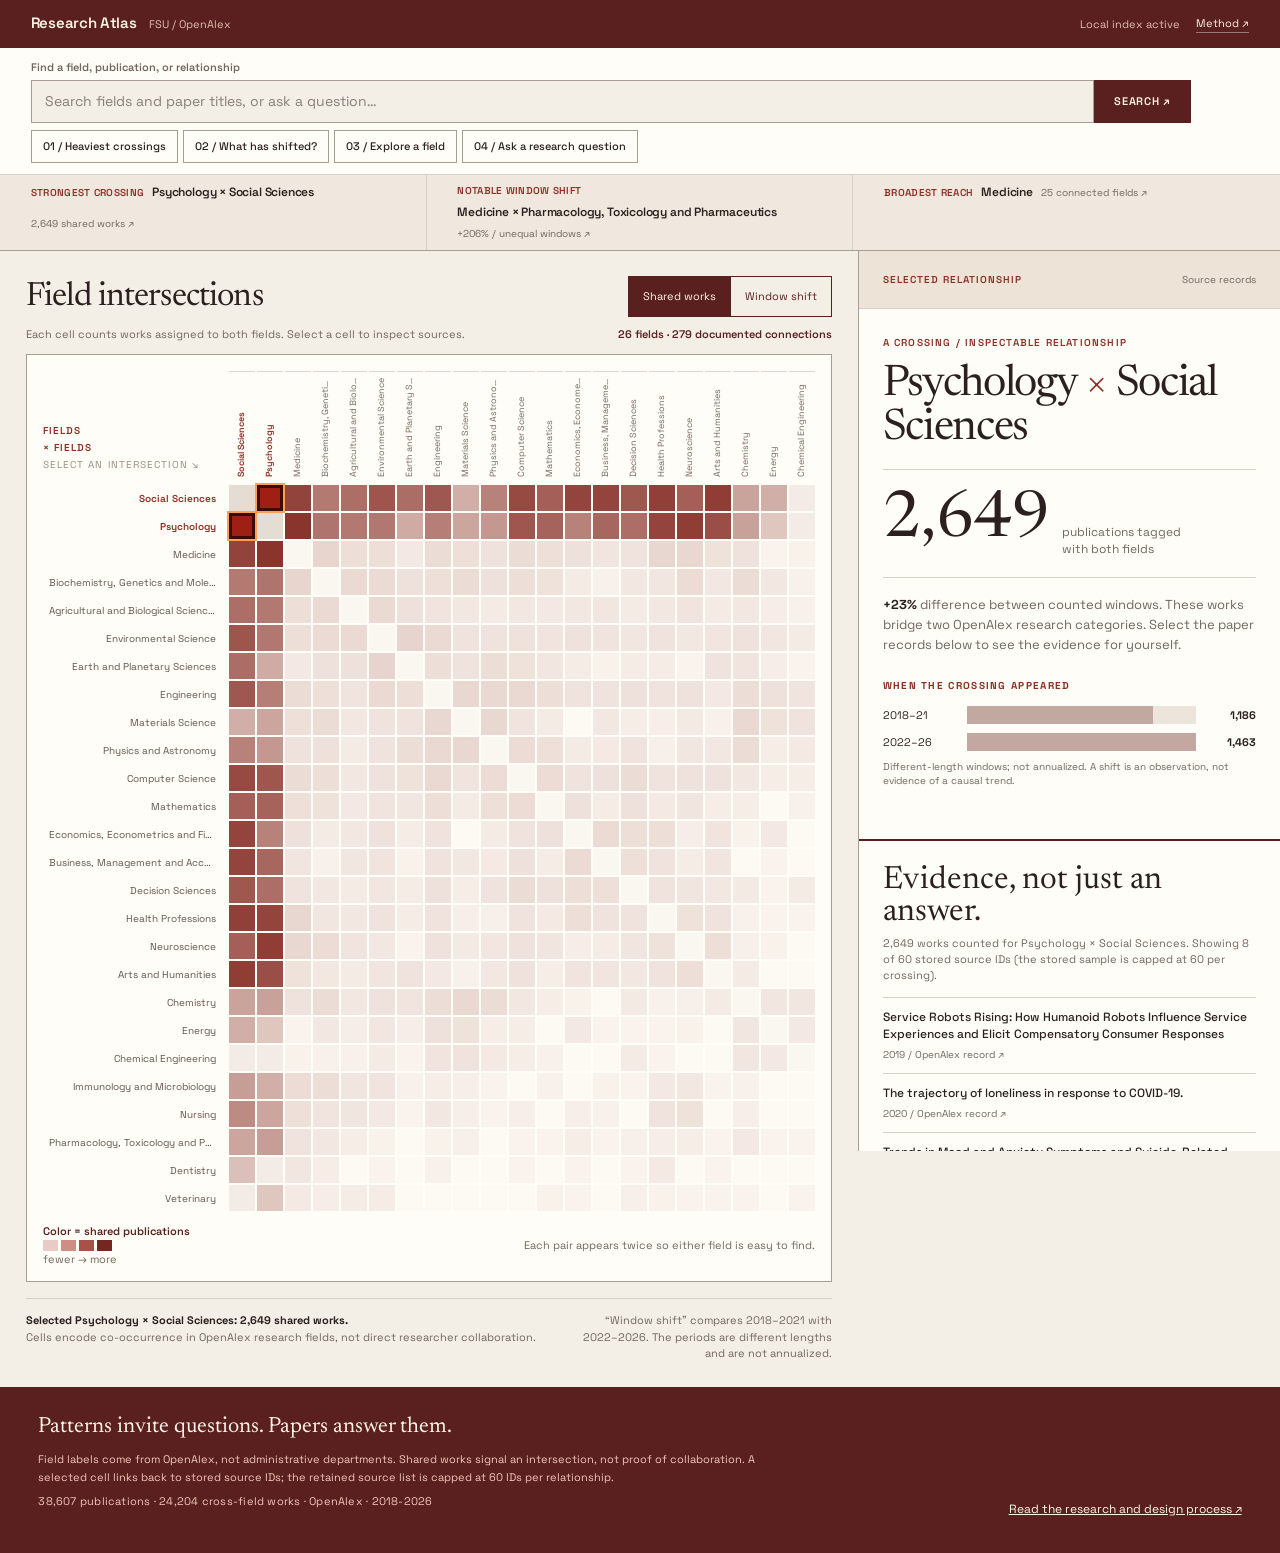
==== web/index.html @ 6051aee8 "Use compact data-oriented map labels and header metadata" ====
<!DOCTYPE html>
<html lang="en">
<head>
<meta charset="utf-8">
<meta name="viewport" content="width=device-width, initial-scale=1">
<title>FSU Research Explorer</title>
<link rel="preconnect" href="https://fonts.googleapis.com">
<link rel="preconnect" href="https://fonts.gstatic.com" crossorigin>
<link href="https://fonts.googleapis.com/css2?family=Newsreader:ital,opsz,wght@0,6..72,400;0,6..72,500;1,6..72,400&family=Space+Grotesk:wght@400;500;600&display=swap" rel="stylesheet">
<style>
  :root{
    --ground:#EDF0F4; --panel:#FFFFFF; --line:#DBE0E8; --line-strong:#C3CAD5;
    --ink:#16202C; --muted:#5B6675; --faint:#9AA4B2;
    --evidence:#A8641E;        /* the "look at the proof" accent */
    --evidence-soft:#F4E7D6;
    --sans:"Space Grotesk",system-ui,sans-serif;
    --serif:"Newsreader",Georgia,serif;
  }
  *{box-sizing:border-box}
  html,body{margin:0;height:100%}
  body{
    background:var(--ground); color:var(--ink); font-family:var(--sans);
    font-size:15px; line-height:1.5; -webkit-font-smoothing:antialiased;
  }
  .boot-gate{
    position:fixed; inset:0; z-index:1000; display:flex; flex-direction:column;
    justify-content:space-between; padding:24px 28px 30px; background:var(--ground);
    opacity:1; visibility:visible; transition:opacity .35s ease, visibility .35s ease;
  }
  .boot-gate.is-ready{opacity:0; visibility:hidden; pointer-events:none}
  .boot-topline{
    display:flex; justify-content:space-between; gap:20px; font-size:11px;
    letter-spacing:.08em; text-transform:uppercase; color:var(--faint);
  }
  .boot-copy{width:min(620px,100%); padding-bottom:7vh}
  .boot-kicker{font-size:12px; color:var(--evidence); margin-bottom:10px}
  .boot-copy h1{
    margin:0 0 12px; font-family:var(--serif); font-size:clamp(38px,6vw,72px);
    font-weight:400; line-height:.98; letter-spacing:-.025em;
  }
  .boot-copy p{margin:0; max-width:520px; color:var(--muted); font-size:14px}
  .boot-track{
    width:min(420px,100%); height:2px; margin-top:24px; overflow:hidden;
    background:var(--line-strong);
  }
  .boot-track span{
    display:block; width:34%; height:100%; background:var(--ink);
    animation:bootSweep 1.25s ease-in-out infinite;
  }
  @keyframes bootSweep{
    0%{transform:translateX(-105%)}
    100%{transform:translateX(305%)}
  }
  .app{
    display:grid; grid-template-columns:minmax(0,1.15fr) minmax(340px,0.85fr);
    grid-template-rows:auto 1fr; height:100vh; max-height:100vh; overflow:hidden;
    opacity:1; transition:opacity .3s ease;
  }
  .app.app-locked{opacity:0; visibility:hidden; pointer-events:none}
  header{grid-column:1 / -1; display:flex; align-items:baseline; gap:16px;
    padding:16px 22px; border-bottom:1px solid var(--line); background:var(--panel)}
  header h1{font-size:17px; font-weight:600; margin:0; letter-spacing:-0.01em}
  header .sub{font-size:12.5px; color:var(--muted)}
  header .meta{margin-left:auto; font-size:12px; color:var(--faint); text-align:right}
  .badge{display:inline-block; background:var(--evidence-soft); color:var(--evidence);
    padding:2px 8px; border-radius:999px; font-size:11px; font-weight:500}
  .badge-live{background:var(--ink); color:var(--panel)}
  .header-actions{margin-left:auto; display:flex; align-items:center; gap:14px}
  .case-link{font-size:12px; color:var(--muted); text-decoration:none; white-space:nowrap}
  .case-link:hover,.case-link:focus-visible{color:var(--ink); text-decoration:underline}
  .study-note{font-size:12px; color:var(--faint); margin:0 0 12px}

  /* left: the network */
  .stage{position:relative; overflow:hidden; min-width:0; min-height:0}
  svg{position:absolute; inset:0; width:100%; height:100%; display:block}
  svg *{-webkit-user-select:none; -moz-user-select:none; user-select:none; -webkit-user-drag:none; touch-action:none}
  .edge{fill:none; stroke:#8894A4; stroke-linecap:round; transition:stroke .25s,stroke-width .25s,opacity .25s}
  .edge.dim{opacity:.05}
  .edge.hot{stroke:var(--ink); opacity:.9}
  .edge.dim-soft{opacity:.32}
  .edge.hot-soft{stroke:var(--ink); opacity:.65}
  .edge-hit{fill:none; stroke:transparent; stroke-width:14; cursor:pointer}
  .node circle{fill:#8894A4; stroke:transparent; stroke-width:0; transition:opacity .25s, r .2s, fill .2s, stroke .15s; cursor:grab}
  .node.dim{opacity:.22}
  .node.dim-soft{opacity:.55}
  .node.hot circle, .node.hot-soft circle{fill:var(--ink)}
  .node.dragging{opacity:1 !important}
  .node.dragging circle{cursor:grabbing; stroke:var(--ink); stroke-width:2px; transition:none}
  .node.drop-target circle{stroke:var(--evidence); stroke-width:3px}
  .node text{font-size:11px; fill:var(--ink); cursor:pointer; paint-order:stroke;
    stroke:var(--ground); stroke-width:3px; transition:opacity .15s}
  .node.hot text{font-weight:600}
  .node.label-hidden text{opacity:0}
  .hint{position:absolute; left:20px; bottom:16px; font-size:12px; color:var(--faint);
    max-width:260px}
  .tooltip{position:absolute; z-index:5; pointer-events:none; background:var(--ink); color:var(--ground);
    font-size:11.5px; line-height:1.4; padding:6px 9px; border-radius:6px; max-width:240px;
    opacity:0; transition:opacity .12s; transform:translate(-50%,-100%)}
  .tooltip.show{opacity:.96}
  .tooltip b{font-weight:600}

  /* right: investigation */
  .panel{background:var(--panel); border-left:1px solid var(--line);
    display:flex; flex-direction:column; min-width:0; min-height:0}
  .ask{padding:16px 20px; border-bottom:1px solid var(--line)}
  .ask-row{display:flex; gap:8px}
  .ask input{flex:1; min-width:0; font-family:var(--sans); font-size:14px;
    padding:9px 12px; border:1px solid var(--line-strong); border-radius:8px; color:var(--ink)}
  .ask input:focus{outline:none; border-color:var(--ink)}
  .ask button{font-family:var(--sans); font-size:14px; font-weight:500; color:var(--panel);
    background:var(--ink); border:0; border-radius:8px; padding:0 16px; cursor:pointer}
  .chips{display:flex; flex-wrap:wrap; gap:6px; margin-top:10px}
  .chip{font-size:12px; color:var(--muted); background:var(--ground);
    border:1px solid var(--line); border-radius:999px; padding:4px 10px; cursor:pointer}
  .chip:hover{border-color:var(--ink); color:var(--ink)}

  .scroll{overflow-y:auto; padding:18px 20px 40px; flex:1}
  .interp{font-size:12.5px; color:var(--muted); margin:0 0 14px}
  /* conclusions = serif; observations/claims carry their evidence inline */
  .claim{border:1px solid var(--line); border-radius:10px; padding:11px 13px;
    margin-bottom:9px; cursor:pointer; transition:border-color .15s, background .15s}
  .claim:hover{border-color:var(--line-strong); background:#FBFCFD}
  .claim.active{border-color:var(--evidence); background:var(--evidence-soft)}
  .claim .headline{font-family:var(--serif); font-size:16.5px; line-height:1.35}
  .claim .metric{font-family:var(--sans); font-weight:600}
  .claim .cue{display:flex; align-items:center; gap:6px; margin-top:6px;
    font-size:11.5px; color:var(--evidence)}
  .claim .cue .dot{width:6px; height:6px; border-radius:50%; background:var(--evidence)}
  .conclusion{font-family:var(--serif); font-style:italic; font-size:15px;
    color:var(--muted); margin:14px 2px 0; line-height:1.45}

  .evidence{margin-top:22px; border-top:1px solid var(--line); padding-top:16px}
  .evidence h2{font-size:12px; font-weight:600; color:var(--muted); margin:0 0 4px}
  .evidence .note{font-size:12px; color:var(--faint); margin:0 0 12px}
  .paper{display:block; padding:8px 0; border-bottom:1px solid var(--line);
    text-decoration:none; color:var(--ink)}
  .paper:hover .t{text-decoration:underline}
  .paper .t{font-size:13.5px; line-height:1.35}
  .paper .m{font-size:11.5px; color:var(--faint); margin-top:2px}
  .empty{color:var(--faint); font-size:13px; font-style:italic; font-family:var(--serif)}

  @media (max-width:860px){
    .app{grid-template-columns:1fr; grid-template-rows:auto 52vh auto}
    .panel{border-left:0; border-top:1px solid var(--line)}
    header .sub{display:none}
    .header-actions{gap:8px}
    .case-link{font-size:11px}
  }
  @media (prefers-reduced-motion:reduce){*{transition:none!important}}
</style>
<link rel="stylesheet" href="atlas.css">
</head>
<body>
<div class="boot-gate" id="boot-gate" role="status" aria-live="polite">
  <div class="boot-topline"><span>Research Atlas / Florida State University</span><span>Source: OpenAlex</span></div>
  <div class="boot-copy">
    <div class="boot-kicker">Indexing the research map</div>
    <h1>Finding the crossings.</h1>
    <p id="boot-detail">Reading the publication record and assembling the relationships.</p>
    <div class="boot-track" aria-hidden="true"><span></span></div>
  </div>
</div>

<div class="app app-locked" id="app">
  <header class="atlas-header">
    <div class="atlas-brand">
      <strong>Research Atlas</strong>
      <span class="atlas-subtitle" id="atlas-header-meta">FSU / OpenAlex</span>
    </div>
    <div class="atlas-header-right">
      <span class="agent-pill" id="agent-status" aria-live="polite">Local index active</span>
      <a href="case-study.html">Method ↗</a>
    </div>
  </header>

  <section class="atlas-search-zone" aria-label="Search research">
    <div class="search-topline">
      <label for="q">Find a field, publication, or relationship</label>
    </div>
    <div class="ask">
      <div class="ask-row">
        <input id="q" type="search" autocomplete="off" aria-label="Search fields, publications, or ask a research question" placeholder="Search fields and paper titles, or ask a question…">
        <button id="go" type="button">Search ↗</button>
      </div>
      <div class="search-results" id="search-results" hidden role="region" aria-label="Search suggestions"></div>
      <div class="chips" id="chips" aria-label="Suggested investigations"></div>
    </div>
  </section>

  <section class="atlas-signals" id="atlas-signals" aria-label="Signals in the research data"></section>

  <main class="atlas-main">
    <section class="stage atlas-map" aria-labelledby="map-title">
      <div class="map-header">
        <div><h2 id="map-title">Field intersections</h2></div>
        <div class="mode-switch" role="group" aria-label="Choose a data measurement">
          <button type="button" class="is-active" data-atlas-mode="volume" aria-pressed="true">Shared works</button>
          <button type="button" data-atlas-mode="change" aria-pressed="false">Window shift</button>
        </div>
      </div>
      <div class="map-subhead">
        <span>Each cell counts works assigned to both fields. Select a cell to inspect sources.</span>
        <strong id="map-count"></strong>
      </div>

      <div class="matrix-shell">
        <div class="matrix-scroll" tabindex="0" aria-label="Scrollable map of research field intersections">
          <div id="atlas-matrix" class="atlas-matrix" aria-label="Field-by-field shared publication matrix"></div>
        </div>
        <div class="map-legend"><div id="map-legend-key"></div><span>Each pair appears twice so either field is easy to find.</span></div>
      </div>
      <div class="map-method">
        <div><strong id="atlas-status" role="status">Choose a crossing to inspect it.</strong><br>Cells encode co-occurrence in OpenAlex research fields, not direct researcher collaboration.</div>
        <div style="text-align:right;max-width:260px">“Window shift” compares 2018–2021 with 2022–2026. The periods are different lengths and are not annualized.</div>
      </div>
      <svg id="net" class="legacy-net" viewBox="0 0 760 760" aria-hidden="true"></svg>
      <div class="tooltip" id="tooltip" aria-hidden="true"></div>
    </section>

    <aside class="panel atlas-inspector" aria-label="Selected research connection">
      <div class="inspector-header"><span>Selected relationship</span><small>Source records</small></div>
      <div id="atlas-focus" class="atlas-focus">
        <div class="focus-eyebrow">Choose a crossing</div>
        <h2>From a pattern to its papers.</h2>
        <p>Every bright tile can be traced back to specific publication records.</p>
      </div>
      <div id="atlas-sources" class="inspector-sources" aria-live="polite"></div>
      <section class="question-results" id="question-results" aria-label="Question analysis" hidden>
        <div class="micro-label" style="padding-top:20px">Question / evidence-backed analysis</div>
        <p id="question-label" class="study-note"></p>
        <div class="scroll" id="out"></div>
      </section>
    </aside>
  </main>

  <footer class="atlas-bottom">
    <div>
      <strong>Patterns invite questions. Papers answer them.</strong>
      <p>Field labels come from OpenAlex, not administrative departments. Shared works signal an intersection, not proof of collaboration. A selected cell links back to stored source IDs; the retained source list is capped at 60 IDs per relationship.</p>
      <p class="atlas-meta" id="meta"></p>
      <p class="atlas-meta" id="atlas-study-note"></p>
    </div>
    <a href="case-study.html">Read the research and design process ↗</a>
  </footer>
</div>

<script src="network-data.js" onerror="void 0"></script>
<script src="atlas.js"></script>
<script>
"use strict";

const STUDY_MODE=new URLSearchParams(location.search).get("study")==="control"?"control":"full";

// ---- load data (network-data.js sets window.NETWORK; fall back to fetch) ----
async function loadNet(){
  if (window.NETWORK) return window.NETWORK;
  try { const r = await fetch("network.json"); if (r.ok) return await r.json(); }
  catch(e){}
  return null;
}

let NET, FN={}, POS={};   // POS: field id -> {x,y,angle} — each field's seriated "home" position
let LIVE={};              // field id -> {x,y} — current on-screen position (== POS unless being dragged)
let RAD={};               // field id -> node radius
let NODE_EL={}, EDGE_ELS={}, EDGES_BY_FIELD={};
let ANIM_GEN={};          // field id -> snap-back animation generation (cancels stale animations)
let activeClaim=null;
let activeEdgePairs=[];  // the committed (click-driven) highlight, restored after a hover preview ends
let dragState=null;      // {id, moved, startX, startY} while a pointer-drag is in progress
let dropTargetId=null;

function fieldByName(q){
  q=q.toLowerCase();
  let hit=NET.fields.find(f=>f.name.toLowerCase()===q);
  if(hit) return hit;
  return NET.fields.find(f=>q.includes(f.name.toLowerCase()) || f.name.toLowerCase().includes(q)) || null;
}
function edgeKey(a,b){ return [a,b].sort().join("|"); }
let EDGE_MAP={};

// ---------- layout: order fields so strongly-linked ones sit adjacent ----------
// (a greedy circular seriation over the edge weights already in the data —
// no imposed taxonomy, the ordering falls out of actual collaboration structure)
function seriateFields(fields, edges){
  const w={};
  edges.forEach(e=>{ w[edgeKey(e.a,e.b)]=e.weight; });
  const wt=(a,b)=> w[edgeKey(a,b)]||0;
  const total={}; fields.forEach(f=>total[f.id]=0);
  edges.forEach(e=>{ total[e.a]+=e.weight; total[e.b]+=e.weight; });

  const remaining=new Set(fields.map(f=>f.id));
  let start=fields[0].id;
  fields.forEach(f=>{ if(total[f.id]>total[start]) start=f.id; });
  const order=[start]; remaining.delete(start);

  while(remaining.size){
    const last=order[order.length-1];
    let best=null, bestW=-1;
    remaining.forEach(id=>{ const w2=wt(last,id); if(w2>bestW){ bestW=w2; best=id; } });
    if(bestW<=0){
      // no direct link to the chain's end left unplaced — attach the next
      // best-connected field overall to keep the ordering non-arbitrary
      best=null; let bestTotal=-1;
      remaining.forEach(id=>{ if(total[id]>bestTotal){ bestTotal=total[id]; best=id; } });
    }
    order.push(best); remaining.delete(best);
  }
  return order;
}

// pick the K weakest adjacent links in the seriated ring — that's where a
// sector boundary (an angular gap) reads as true rather than decorative
function sectorGapsAfter(order, edges){
  const w={}; edges.forEach(e=>{ w[edgeKey(e.a,e.b)]=e.weight; });
  const n=order.length;
  const links=order.map((id,i)=>({i, w:w[edgeKey(id,order[(i+1)%n])]||0}));
  const K=Math.max(2,Math.min(5,Math.round(n/6)));
  links.sort((a,b)=>a.w-b.w);
  return new Set(links.slice(0,K).map(l=>l.i));
}

// ---------- render the network ----------
function drawNetwork(){
  const svg=document.getElementById("net");
  const cx=380, cy=380, R=250;
  const fields=NET.fields;
  const maxW=Math.max(...fields.map(f=>f.works));
  const order=seriateFields(fields, NET.edges);
  const gapAfter=sectorGapsAfter(order, NET.edges);
  const gapSize=0.16; // radians per sector break
  const n=order.length;
  const step=(2*Math.PI - gapSize*gapAfter.size)/n;
  let a=-Math.PI/2;
  order.forEach((id,i)=>{
    POS[id]={x:cx+R*Math.cos(a), y:cy+R*Math.sin(a), angle:a};
    a+=step; if(gapAfter.has(i)) a+=gapSize;
  });

  const maxWeight=Math.max(...NET.edges.map(e=>e.weight));
  let edgeSVG="";
  NET.edges.forEach(e=>{
    const p=POS[e.a], q=POS[e.b]; if(!p||!q) return;
    // control point pulled toward centre for a chord-like bow
    const mx=(p.x+q.x)/2, my=(p.y+q.y)/2;
    const cxp=cx+(mx-cx)*0.35, cyp=cy+(my-cy)*0.35;
    const ratio=e.weight/maxWeight;
    const shaped=Math.pow(ratio,1.6); // convex: lets a handful of links dominate, the rest recede
    const w=0.5+shaped*6.5;
    const op=0.035+shaped*0.30;
    const d=`M${p.x.toFixed(1)},${p.y.toFixed(1)} Q${cxp.toFixed(1)},${cyp.toFixed(1)} ${q.x.toFixed(1)},${q.y.toFixed(1)}`;
    const k=edgeKey(e.a,e.b);
    edgeSVG+=`<path class="edge" data-k="${k}" d="${d}" stroke-width="${w.toFixed(2)}" opacity="${op.toFixed(3)}"></path>`;
    edgeSVG+=`<path class="edge-hit" data-k="${k}" d="${d}"></path>`;
  });
  RAD={};
  let nodeSVG="";
  fields.forEach(f=>{
    const p=POS[f.id];
    const r=5+Math.sqrt(f.works/maxW)*13;
    RAD[f.id]=r;
    const rightSide=Math.cos(p.angle)>=-0.01;
    const lx=p.x+(rightSide?1:-1)*(r+7);
    const anchor=rightSide?"start":"end";
    nodeSVG+=`<g class="node" data-id="${f.id}">
      <circle cx="${p.x.toFixed(1)}" cy="${p.y.toFixed(1)}" r="${r.toFixed(1)}"></circle>
      <text x="${lx.toFixed(1)}" y="${(p.y+3.5).toFixed(1)}" text-anchor="${anchor}">${f.name}</text>
    </g>`;
  });
  svg.innerHTML=`<g id="edges">${edgeSVG}</g><g id="nodes">${nodeSVG}</g>`;

  LIVE={}; fields.forEach(f=>{ LIVE[f.id]={x:POS[f.id].x, y:POS[f.id].y}; });
  NODE_EL={};
  svg.querySelectorAll(".node").forEach(g=>{
    NODE_EL[g.dataset.id]={g, circle:g.querySelector("circle"), text:g.querySelector("text")};
  });
  EDGE_ELS={};
  svg.querySelectorAll(".edge").forEach(el=>{ EDGE_ELS[el.dataset.k]={ ...(EDGE_ELS[el.dataset.k]||{}), path:el }; });
  svg.querySelectorAll(".edge-hit").forEach(el=>{ EDGE_ELS[el.dataset.k]={ ...(EDGE_ELS[el.dataset.k]||{}), hit:el }; });
  EDGES_BY_FIELD={}; fields.forEach(f=>EDGES_BY_FIELD[f.id]=[]);
  NET.edges.forEach(e=>{ EDGES_BY_FIELD[e.a].push(e); EDGES_BY_FIELD[e.b].push(e); });

  const stage=document.querySelector(".stage");
  const tip=document.getElementById("tooltip");
  function moveTip(evt){
    const r=stage.getBoundingClientRect();
    tip.style.left=(evt.clientX-r.left)+"px";
    tip.style.top=(evt.clientY-r.top-12)+"px";
  }
  function showTip(html,evt){ tip.innerHTML=html; tip.classList.add("show"); moveTip(evt); }
  function hideTip(){ tip.classList.remove("show"); }

  function svgPoint(evt){
    const pt=svg.createSVGPoint(); pt.x=evt.clientX; pt.y=evt.clientY;
    return pt.matrixTransform(svg.getScreenCTM().inverse());
  }

  // redraw every edge touching `id` using its current LIVE position(s)
  function recomputeEdgesFor(id){
    EDGES_BY_FIELD[id].forEach(e=>{
      const other=e.a===id?e.b:e.a;
      const k=edgeKey(e.a,e.b), els=EDGE_ELS[k]; if(!els) return;
      const p=LIVE[id], q=LIVE[other];
      const mx=(p.x+q.x)/2, my=(p.y+q.y)/2;
      const cxp=cx+(mx-cx)*0.35, cyp=cy+(my-cy)*0.35;
      const d=`M${p.x.toFixed(1)},${p.y.toFixed(1)} Q${cxp.toFixed(1)},${cyp.toFixed(1)} ${q.x.toFixed(1)},${q.y.toFixed(1)}`;
      els.path.setAttribute("d",d); els.hit.setAttribute("d",d);
    });
  }
  function moveNodeTo(id,x,y){
    LIVE[id]={x,y};
    NODE_EL[id].circle.setAttribute("cx",x.toFixed(1));
    NODE_EL[id].circle.setAttribute("cy",y.toFixed(1));
    recomputeEdgesFor(id);
  }

  function updateDropTarget(id,x,y,evt){
    let best=null, bestOverlap=0;
    fields.forEach(f=>{
      if(f.id===id) return;
      const q=LIVE[f.id];
      const dist=Math.hypot(x-q.x,y-q.y);
      const overlap=(RAD[id]+RAD[f.id])-dist;
      if(overlap>bestOverlap){ bestOverlap=overlap; best=f.id; }
    });
    if(best!==dropTargetId){
      if(dropTargetId) NODE_EL[dropTargetId].g.classList.remove("drop-target");
      dropTargetId=best;
      if(dropTargetId) NODE_EL[dropTargetId].g.classList.add("drop-target");
    }
    const A=FN[id];
    if(dropTargetId){
      const B=FN[dropTargetId]; const e=EDGE_MAP[edgeKey(id,dropTargetId)];
      showTip(e? `<b>${escapeHtml(A.name)}</b> &harr; <b>${escapeHtml(B.name)}</b><br>${e.weight} shared papers — release to inspect`
                : `<b>${escapeHtml(A.name)}</b> &harr; <b>${escapeHtml(B.name)}</b><br>no shared work in this data`, evt);
    } else {
      showTip(`<b>${escapeHtml(A.name)}</b><br>drag onto another field to compare`, evt);
    }
  }
  function clearDropTarget(){
    if(dropTargetId){ NODE_EL[dropTargetId].g.classList.remove("drop-target"); dropTargetId=null; }
  }

  // if you grab the same node again before its snap-back animation finishes,
  // the leftover rAF loop and the new drag's pointermove would otherwise both
  // call moveNodeTo() every frame and fight over the node's position — this
  // generation token lets a new drag invalidate any animation still in flight
  function animateNodeBack(id){
    const myGen=(ANIM_GEN[id]=(ANIM_GEN[id]||0)+1);
    const from={...LIVE[id]}, to=POS[id], t0=performance.now(), dur=380;
    function step(t){
      if(ANIM_GEN[id]!==myGen) return; // superseded by a new drag on this node
      const p=Math.min(1,(t-t0)/dur);
      const e=1-Math.pow(1-p,3);
      moveNodeTo(id, from.x+(to.x-from.x)*e, from.y+(to.y-from.y)*e);
      if(p<1) requestAnimationFrame(step);
    }
    requestAnimationFrame(step);
  }

  function beginDrag(id){
    ANIM_GEN[id]=(ANIM_GEN[id]||0)+1; // cancel any in-flight snap-back for this node
    NODE_EL[id].g.classList.add("dragging","label-hidden");
    preview(EDGES_BY_FIELD[id].map(e=>[e.a,e.b]));
  }
  function finishDrag(id, moved){
    NODE_EL[id].g.classList.remove("dragging","label-hidden");
    if(!moved){ const f=FN[id]; if(f) run(`what does ${f.name} connect to?`); return; }
    const target=dropTargetId; clearDropTarget(); hideTip();
    animateNodeBack(id);
    if(target){ const A=FN[id], B=FN[target]; run(`${A.name} and ${B.name}`); }
    else endPreview();
  }

  svg.querySelectorAll(".node").forEach(g=>{
    const id=g.dataset.id, f=FN[id];
    g.addEventListener("dragstart",evt=>evt.preventDefault());
    g.addEventListener("pointerdown",evt=>{
      if(evt.button!==0) return;
      evt.preventDefault(); // stop native text-selection / element drag-out hijacking the gesture
      // reorder to the front BEFORE capturing the pointer, never after — reparenting
      // an element that already holds pointer capture can make some browsers drop
      // the capture mid-gesture (the DOM insert algorithm briefly "disconnects" the
      // node), which silently orphans pointermove/pointerup and wedges dragState
      g.parentNode.appendChild(g);
      g.setPointerCapture(evt.pointerId);
      const p0=svgPoint(evt);
      dragState={id, moved:false, startX:evt.clientX, startY:evt.clientY,
        offX:POS[id].x-p0.x, offY:POS[id].y-p0.y};
    });
    g.addEventListener("pointermove",evt=>{
      if(!dragState||dragState.id!==id) return;
      if(!dragState.moved){
        if(Math.hypot(evt.clientX-dragState.startX, evt.clientY-dragState.startY)<4) return;
        dragState.moved=true; beginDrag(id);
      }
      const p=svgPoint(evt);
      const x=p.x+dragState.offX, y=p.y+dragState.offY;
      moveNodeTo(id,x,y);
      updateDropTarget(id,x,y,evt);
    });
    // pointerup / pointercancel / lostpointercapture can all fire for the same
    // gesture (releasing capture itself triggers lostpointercapture), so clear
    // dragState BEFORE calling finishDrag — whichever handler runs first "wins"
    // and the other(s) become no-ops instead of double-firing the drop logic
    g.addEventListener("pointerup",evt=>{
      if(!dragState||dragState.id!==id) return;
      const moved=dragState.moved; dragState=null;
      g.releasePointerCapture(evt.pointerId);
      finishDrag(id,moved);
    });
    g.addEventListener("pointercancel",()=>{
      if(!dragState||dragState.id!==id) return;
      const moved=dragState.moved; dragState=null;
      finishDrag(id,moved);
    });
    // belt-and-suspenders: if capture is ever lost mid-gesture for any other
    // reason (browser quirk, alt-tab, etc.) without pointerup/pointercancel
    // firing, this still catches it — a drag can never wedge state forever
    g.addEventListener("lostpointercapture",()=>{
      if(!dragState||dragState.id!==id) return;
      const moved=dragState.moved; dragState=null;
      finishDrag(id,moved);
    });
    g.addEventListener("mousemove",moveTip);
    g.addEventListener("mouseenter",evt=>{
      if(dragState) return;
      const links=EDGES_BY_FIELD[f.id];
      const shared=links.reduce((s,e)=>s+e.weight,0);
      preview(links.map(e=>[e.a,e.b]));
      showTip(`<b>${escapeHtml(f.name)}</b><br>${links.length} linked fields · ${shared.toLocaleString()} shared papers`,evt);
    });
    g.addEventListener("mouseleave",()=>{ if(dragState) return; endPreview(); hideTip(); });
  });
  // hovering an edge previews just that link
  svg.querySelectorAll(".edge-hit").forEach(hit=>{
    hit.addEventListener("mousemove",evt=>{ if(!dragState) moveTip(evt); });
    hit.addEventListener("mouseenter",evt=>{
      if(dragState) return;
      const e=EDGE_MAP[hit.dataset.k]; if(!e) return;
      const A=FN[e.a], B=FN[e.b];
      preview([[e.a,e.b]]);
      const delta=e.delta_pct!=null?` · ${signed(e.delta_pct)} since 2022`:"";
      showTip(`<b>${escapeHtml(A.name)}</b> &harr; <b>${escapeHtml(B.name)}</b><br>${e.weight} shared papers${delta}`,evt);
    });
    hit.addEventListener("mouseleave",()=>{ if(dragState) return; endPreview(); hideTip(); });
  });
}

// paint the given edge/node pairs as "on"; everything else fades by `tier`
function paint(edgePairs, tier){
  const keys=new Set(edgePairs.map(p=>edgeKey(p[0],p[1])));
  const fieldsOn=new Set(edgePairs.flat());
  const hotClass=tier==="preview"?"hot-soft":"hot";
  const dimClass=tier==="preview"?"dim-soft":"dim";
  const otherHot=tier==="preview"?"hot":"hot-soft";
  const otherDim=tier==="preview"?"dim":"dim-soft";
  document.querySelectorAll(".edge").forEach(el=>{
    const on=keys.has(el.dataset.k);
    el.classList.remove(otherHot,otherDim);
    el.classList.toggle(hotClass,on); el.classList.toggle(dimClass,keys.size>0 && !on);
  });
  document.querySelectorAll(".node").forEach(el=>{
    const on=fieldsOn.has(el.dataset.id);
    el.classList.remove(otherHot,otherDim);
    el.classList.toggle(hotClass,on); el.classList.toggle(dimClass,fieldsOn.size>0 && !on);
  });
}
// highlight a set of edges (array of [a,b]) and the fields they touch — this is
// the committed, click-driven state that a hover preview temporarily overrides
function highlight(edgePairs){ activeEdgePairs=edgePairs; paint(edgePairs,"active"); }
function clearHighlight(){ activeEdgePairs=[]; paint([],"active"); }
// a lighter, transient preview shown on hover; leaving restores the committed state
function preview(edgePairs){ paint(edgePairs,"preview"); }
function endPreview(){ paint(activeEdgePairs,"active"); }

// ---------- evidence: resolve work ids / links to papers ----------
function papersFor(workIds){
  const seen=new Set(), out=[];
  for(const id of workIds){
    if(seen.has(id)||!NET.works[id]) continue; seen.add(id);
    const w=NET.works[id];
    out.push({id, title:w.t, year:w.y, url:"https://openalex.org/"+id});
  }
  return out;
}
function edgeWorkIds(a,b){
  const k=EDGE_MAP[edgeKey(a,b)];
  return k? k.work_ids : [];
}

function showEvidence(claim){
  const el=document.getElementById("evidence");
  if(STUDY_MODE==="control"){
    el.innerHTML=`<h2>Source detail</h2><p class="note">Paper-level evidence is unavailable in this comparison version.</p>`;
    return;
  }
  const papers=papersFor(claim.work_ids||[]);
  let html=`<h2>Evidence</h2><p class="note">${claim.evidenceNote||"Papers supporting this claim."}</p>`;
  if(papers.length===0){ html+=`<p class="empty">No individual papers stored for this claim.</p>`; }
  papers.forEach(p=>{
    html+=`<a class="paper" href="${p.url}" target="_blank" rel="noopener">
      <div class="t">${escapeHtml(p.title)}</div>
      <div class="m">${p.year||""} · ${p.id} · opens on OpenAlex</div></a>`;
  });
  el.innerHTML=html;
}

function escapeHtml(s){return (s||"").replace(/[&<>"]/g,c=>({"&":"&amp;","<":"&lt;",">":"&gt;",'"':"&quot;"}[c]));}

// ---------- the local interpreter: question -> claims with provenance ----------
// (agent.py provides the real LLM version for open-ended questions.)

// split "Biochemistry, Genetics and Molecular Biology" into independently
// matchable tokens — the old code only ever checked text before the first comma,
// so "genetics" or "molecular biology" could never match that field
function fieldTokens(f){
  return f.name.toLowerCase().split(/,| and /).map(s=>s.trim()).filter(s=>s.length>2);
}
function fieldsMentioned(q){
  return NET.fields.filter(f=>fieldTokens(f).some(t=>q.includes(t)));
}
function fieldDegree(f){ return NET.edges.reduce((n,e)=>n+((e.a===f.id||e.b===f.id)?1:0),0); }

const INTENT_RE=/connect|collaborat|partner|interdisc|becoming|grow|rising|emerg|chang|most|strong|top|interconnect|link|between|central|hub|biggest|largest|smallest|isolated|fewest|least|list|show.*field/;

function interpret(qRaw){
  const q=qRaw.toLowerCase().trim();
  const named=fieldsMentioned(q);

  // two fields named together -> the direct link between them
  if(named.length>=2){
    const [A,B]=named; const e=EDGE_MAP[edgeKey(A.id,B.id)];
    if(e){
      return {interp:`Looking at the direct link between ${A.name} and ${B.name}.`,
        claims:[mkLink(A,B,e,true)], conclusion:e.delta_pct!=null?
          `Between the 2018–2021 and 2022–2026 windows this link changed ${signed(e.delta_pct)}.`:""};
    }
    return {interp:`No shared interdisciplinary works between ${A.name} and ${B.name} in this data.`,claims:[]};
  }

  // one field named, or a question about the biggest / smallest / most-central /
  // most-isolated field -> resolve which field, then show its strongest links
  let F=named[0]||null, note="";
  if(!F && /biggest|largest/.test(q)){
    F=NET.fields.reduce((a,b)=>b.works>a.works?b:a);
    note=`${F.name} is FSU's largest tracked field by total works (${F.works.toLocaleString()}). `;
  }
  if(!F && /smallest/.test(q)){
    F=NET.fields.reduce((a,b)=>b.works<a.works?b:a);
    note=`${F.name} is FSU's smallest tracked field by total works (${F.works.toLocaleString()}). `;
  }
  if(!F && /central|hub|most connect|most link/.test(q)){
    F=NET.fields.reduce((a,b)=>fieldDegree(b)>fieldDegree(a)?b:a);
    note=`${F.name} links to the most other fields (${fieldDegree(F)} of them). `;
  }
  if(!F && /isolated|fewest|least connect/.test(q)){
    F=NET.fields.reduce((a,b)=>fieldDegree(b)<fieldDegree(a)?b:a);
    note=`${F.name} links to the fewest other fields (${fieldDegree(F)} of them) in this data. `;
  }
  if(F){
    const links=NET.edges.filter(e=>e.a===F.id||e.b===F.id).sort((a,b)=>b.weight-a.weight).slice(0,6);
    return {interp:`${note}${F.name}’s strongest cross-field links, by shared works.`,
      claims:links.map(e=>mkLink(F,FN[e.a===F.id?e.b:e.a],e)),
      conclusion:links.length?`Click any link to read the specific ${F.name} papers behind it.`
        :`${F.name} has no recorded interdisciplinary links in this data.`};
  }

  // "becoming more interdisciplinary" / growing
  if(/interdisc|becoming|grow|rising|emerg|chang/.test(q)){
    const grown=NET.edges.filter(e=>e.delta_pct!=null && e.weight>=8)
      .sort((a,b)=>b.delta_pct-a.delta_pct).slice(0,6);
    return {interp:`Cross-field links that grew fastest from 2018–2021 to 2022–2026 (only links with enough works to be meaningful).`,
      claims:grown.map(e=>mkLink(FN[e.a],FN[e.b],e,true)),
      conclusion:`“More interdisciplinary” here means a pair of fields sharing more papers over time — each figure traces back to the works themselves.`};
  }

  // listing every tracked field
  if(/list|show.*field/.test(q)){
    const bySize=NET.fields.slice().sort((a,b)=>b.works-a.works);
    const top=NET.edges.slice(0,6);
    return {interp:`FSU tracks ${NET.fields.length} research areas, by total works: `+
        bySize.map(f=>`${f.name} (${f.works.toLocaleString()})`).join(", ")+".",
      claims:top.map(e=>mkLink(FN[e.a],FN[e.b],e)),
      conclusion:`Click any link below to inspect the papers behind the strongest overall connections.`};
  }

  // "most interconnected / strongest / top / which links"
  if(/most|strong|top|interconnect|connect|collaborat|link|between/.test(q)){
    const top=NET.edges.slice(0,6);
    return {interp:`The strongest cross-field links across FSU research, by number of shared works.`,
      claims:top.map(e=>mkLink(FN[e.a],FN[e.b],e)),
      conclusion:`These are observations from the data. Click one to inspect the papers and judge the interpretation yourself.`};
  }

  // genuinely unrelated to the dataset — say so plainly rather than faking an answer
  if(!INTENT_RE.test(q)){
    return {interp:`“${escapeHtml(qRaw)}” doesn’t look like something this dataset can answer — it only covers cross-field research collaboration at FSU (2018–2026). Try naming a field (“what does Chemistry connect to?”), two fields together (“Physics and Chemistry”), or asking which areas are most or least interconnected.`,
      claims:[], conclusion:""};
  }

  // recognisably about the dataset, but not a shape this stand-in parses yet
  const top=NET.edges.slice(0,6);
  return {interp:`I don’t have a specific reading for “${escapeHtml(qRaw)}” yet. This box (a lightweight stand-in for the AI agent) understands: the most interconnected areas, which areas are becoming more interdisciplinary, the biggest/smallest/most-central field, a single field like “what does Chemistry connect to?”, or two fields together like “Physics and Chemistry.” Open-ended questions are what agent.py is built for. Meanwhile — the strongest links overall:`,
    claims:top.map(e=>mkLink(FN[e.a],FN[e.b],e)),
    conclusion:``};
}
function signed(n){return (n>=0?"+":"")+n+"%";}

// build a clickable claim for a link between two fields
function mkLink(A,B,e,showDelta){
  const delta = e.delta_pct!=null ? ` <span class="metric">${signed(e.delta_pct)}</span> since 2022` : "";
  const headline = `<span class="metric">${A.name}</span> and <span class="metric">${B.name}</span> share `+
                   `<span class="metric">${e.weight}</span> papers${showDelta?delta:""}.`;
  return {
    headline,
    edges:[[A.id,B.id]],
    work_ids:e.work_ids,
    evidenceNote:`${e.weight} interdisciplinary works link ${A.name} and ${B.name}` +
      (e.delta_pct!=null?` (${e.early} in 2018–2021, ${e.late} in 2022–2026).`:"."),
  };
}

// ---------- render an investigation ----------
function render(inv){
  activeClaim=null;
  const out=document.getElementById("out");
  const liveTag=inv.live?`<span class="badge badge-live">answered live</span> `:"";
  let html=`<p class="interp">${liveTag}${escapeHtml(inv.interp)}</p>`;
  inv.claims.forEach((c,i)=>{
    const cue=STUDY_MODE==="control"?"click to highlight this relationship":"click to see the papers behind this";
    html+=`<div class="claim" data-i="${i}">
      <div class="headline">${c.headline}</div>
      <div class="cue"><span class="dot"></span>${cue}</div>
    </div>`;
  });
  if(inv.conclusion) html+=`<p class="conclusion">${escapeHtml(inv.conclusion)}</p>`;
  html+=STUDY_MODE==="control"
    ?`<div class="evidence" id="evidence"><h2>Source detail</h2><p class="note">Paper-level evidence is unavailable in this comparison version.</p></div>`
    :`<div class="evidence" id="evidence"><h2>Evidence</h2><p class="note">Select a claim above to load its papers here.</p></div>`;
  out.innerHTML=html;
  out.scrollTop=0;

  const claimEls=[...out.querySelectorAll(".claim")];
  claimEls.forEach(el=>{
    const c=inv.claims[+el.dataset.i];
    el.addEventListener("click",()=>{
      claimEls.forEach(x=>x.classList.remove("active"));
      el.classList.add("active");
      highlight(c.edges);
      showEvidence(c);
      window.atlasSelectClaim?.(c);
    });
  });

  // auto-select the first claim so the loop is visible immediately
  if(claimEls.length){ claimEls[0].click(); } else { clearHighlight(); }
}

// ---------- the real agent, when agent_server.py is running ----------
// (see README / agent_server.py: a tiny local HTTP server that puts agent.py's
// real Claude+tools agent behind an API the Ask box can call)
//
// Locally this talks to your own agent_server.py on localhost. Once you
// deploy the backend (see README's GitHub Pages section) and this page is
// served from somewhere other than localhost, edit PRODUCTION_AGENT_BASE
// below to that deployed URL — that's the one line this file needs changed
// before publishing.
const PRODUCTION_AGENT_BASE="https://fsu-research-atlas-agent.onrender.com";
const IS_LOCAL=location.hostname==="localhost"||location.hostname==="127.0.0.1";
const AGENT_BASE=IS_LOCAL ? "http://localhost:8765" : PRODUCTION_AGENT_BASE;
let AGENT_STATUS="unknown"; // "checking" | "online" | "offline"

function setBootMessage(message){
  const el=document.getElementById("boot-detail");
  if(el) el.textContent=message;
}
function revealApp(){
  document.getElementById("app")?.classList.remove("app-locked");
  document.getElementById("boot-gate")?.classList.add("is-ready");
}
// The source dataset is always available without an AI server. Probe once,
// never block exploration on a sleeping service or a failed network request.
async function checkAgent(){
  AGENT_STATUS="checking";
  updateAgentBadge();
  const ctrl=new AbortController();
  const t=setTimeout(()=>ctrl.abort(),5500);
  try{
    const res=await fetch(AGENT_BASE+"/health",{signal:ctrl.signal});
    const health=await res.json().catch(()=>({}));
    AGENT_STATUS=res.ok && health.ok!==false && health.ready!==false ? "online" : "offline";
  }catch(e){AGENT_STATUS="offline";}
  finally{clearTimeout(t);}
  updateAgentBadge();
}
function updateAgentBadge(){
  const el=document.getElementById("agent-status"); if(!el) return;
  el.textContent=AGENT_STATUS==="online" ? "AI available" :
    AGENT_STATUS==="checking" ? "Checking AI…" : "Local index active";
  el.classList.toggle("badge-live",AGENT_STATUS==="online");
}
// the server only ever hands back which real edges (field-id pairs) the model
// looked up via link_papers, plus its prose — we build the actual clickable
// claims ourselves from network-data.js, so nothing can appear on screen
// without a real edge (and real papers) behind it
async function askAgent(question){
  let res;
  try{
    const ctrl=new AbortController(); const t=setTimeout(()=>ctrl.abort(),45000);
    res=await fetch(AGENT_BASE+"/ask",{method:"POST",
      headers:{"Content-Type":"application/json"},
      body:JSON.stringify({question}), signal:ctrl.signal});
    clearTimeout(t);
  }catch(err){
    // Keep the honest waking state while the background probe is still
    // retrying; fall back quietly for this question.
    if(AGENT_STATUS!=="checking") AGENT_STATUS="offline";
    updateAgentBadge();
    return null;
  }
  if(res.status>=500){
    if(AGENT_STATUS!=="checking") AGENT_STATUS="offline";
    updateAgentBadge();
    return null;
  }
  const data=await res.json().catch(()=>({error:"bad response from agent"}));
  if(!res.ok||data.error){
    // a 4xx (bad question, rate limit, etc.) — the server is fine, just this
    // question wasn't answerable live; fall back for this one query only
    return null;
  }
  AGENT_STATUS="online"; updateAgentBadge();
  const claims=(data.edgePairs||[]).map(([a,b])=>{
    const e=EDGE_MAP[edgeKey(a,b)];
    return e?mkLink(FN[a],FN[b],e,true):null;
  }).filter(Boolean);
  return {interp:data.interp||"", claims, conclusion:data.conclusion||"", live:true};
}

// every user-driven question tries the real agent first (a genuinely absent
// server fails to connect almost instantly, so this costs nothing when
// there's no backend at all — see askAgent's cold-start comment for why this
// isn't gated on AGENT_STATUS)
let currentRequest=0;
async function run(question){
  const request=++currentRequest;
  document.getElementById("q").value=question;
  // The local, source-grounded reading appears immediately. A connected
  // agent may then refine it, but can never introduce unsupported counts.
  render(interpret(question));
  if(AGENT_STATUS!=="online")return;
  const viaAgent=await askAgent(question);
  if(request===currentRequest && viaAgent?.claims?.length)render(viaAgent);
}

// ---------- boot ----------
(async function(){
  NET=await loadNet();
  if(!NET){
    setBootMessage("The publication data could not be loaded. Reload or check the local data files.");
    return;
  }
  FN={}; NET.fields.forEach(f=>FN[f.id]=f);
  EDGE_MAP={}; NET.edges.forEach(e=>EDGE_MAP[edgeKey(e.a,e.b)]=e);

  // All browse/search interactions run directly on provenance-bearing data.
  // Optional conversational analysis never delays the map.
  window.initAtlas(NET, run);
  AGENT_STATUS="offline";
  updateAgentBadge();
  revealApp();
  if(!IS_LOCAL)void checkAgent();
})();
</script>
</body>
</html>
---- web/atlas.css ----
/* Research Atlas / Crossings — a data-first visual instrument */
:root{
  --ground:#f3eee6; --panel:#fffdf7; --line:#d9d0c5; --line-strong:#a99d92;
  --ink:#2b201f; --muted:#71665f; --faint:#8d8178;
  --evidence:#8c2f25; --evidence-soft:#f1dbcf;
  --wine:#5a201f; --coral:#f4ab78; --cream:#fff5e8;
  --sans:"Space Grotesk",system-ui,sans-serif; --serif:"Newsreader",Georgia,serif;
}
html,body{height:auto;min-height:100%;scroll-behavior:smooth}
body{background:var(--ground);font-family:var(--sans);color:var(--ink)}
button,input{font:inherit}
button{cursor:pointer}
button:focus-visible,a:focus-visible,input:focus-visible{outline:2px solid var(--evidence)!important;outline-offset:3px}
.app{display:block;width:100%;height:auto;max-height:none;min-height:100vh;overflow:visible;opacity:1;background:var(--ground)}
.app.app-locked{visibility:hidden;opacity:0}
/* Dense utility masthead. The data view, not a decorative hero, is the first screen. */
header.atlas-header{display:flex;align-items:center;justify-content:space-between;gap:18px;padding:10px clamp(18px,2.4vw,36px);min-height:48px;background:var(--wine);color:var(--cream);border:0}
.atlas-brand{display:flex;gap:12px;align-items:baseline;min-width:0}
.atlas-brand strong{font-size:15px;line-height:1;font-weight:600;letter-spacing:-.02em;white-space:nowrap}
.atlas-subtitle{font-size:11px;color:#e0bcaf;white-space:nowrap}
.atlas-header-right{display:flex;align-items:center;gap:16px;font-size:11px;white-space:nowrap}
.atlas-header-right a{color:inherit;text-decoration:none;border-bottom:1px solid #ffffff66}
.atlas-header-right a:hover{text-decoration:underline}
.agent-pill{padding:0;border:0;border-radius:0;color:#e0bcaf;font-size:11px}
.agent-pill.badge-live{background:transparent;color:#cfe6c4}
.micro-label{font-size:10px;line-height:1.4;letter-spacing:.1em;text-transform:uppercase;font-weight:600;color:var(--evidence)}
.atlas-search-zone{padding:13px clamp(18px,2.4vw,36px) 11px;background:var(--panel);border-bottom:1px solid var(--line);position:relative;z-index:8}
.search-topline{display:flex;align-items:center;justify-content:space-between;margin:0 0 6px}
.search-topline label{font-size:11px;line-height:1.2;color:var(--muted);font-weight:600}
.ask{padding:0;border:0;position:relative;max-width:none}
.ask-row{gap:0;display:flex;max-width:1160px}
.ask input{min-width:0;flex:1;font-size:14px;padding:10px 13px;border-radius:0;border:1px solid var(--line-strong);background:var(--ground);color:var(--ink)}
.ask input::placeholder{color:#877e78}
.ask button#go{background:var(--wine);font-size:11px;text-transform:uppercase;font-weight:600;letter-spacing:.06em;border-radius:0;padding:0 20px;color:var(--cream)}
.ask button#go:hover{background:#87362a}
.chips{display:flex;gap:5px;flex-wrap:wrap;margin-top:7px}
.chip{border:1px solid var(--line);background:transparent;color:var(--muted);border-radius:0;font-size:10px;padding:4px 8px;letter-spacing:0}
.chip:hover{background:var(--wine);color:var(--cream);border-color:var(--wine)}
.search-results{position:absolute;left:0;right:0;top:100%;padding:12px;background:var(--panel);border:1px solid var(--line-strong);box-shadow:0 18px 48px #341e1926;z-index:30;max-height:365px;overflow:auto}
.search-results[hidden]{display:none}
.search-group{font-size:10px;font-weight:600;color:var(--evidence);text-transform:uppercase;letter-spacing:.12em;padding:10px 8px 5px}
.search-hit{display:flex;justify-content:space-between;align-items:center;gap:14px;width:100%;text-align:left;border:0;border-bottom:1px solid var(--line);background:transparent;color:var(--ink);padding:11px 8px;font-size:14px}
.search-hit:hover,.search-hit:focus-visible{background:#f6e9dd}
.search-hit small{font-size:10px;color:var(--muted);flex:none;text-transform:uppercase;letter-spacing:.04em}
.search-empty{font-size:13px;padding:10px;color:var(--muted)}
.atlas-signals{display:grid;grid-template-columns:repeat(3,minmax(0,1fr));background:#f0e8df;color:var(--ink);border-bottom:1px solid var(--line-strong)}
.signal{display:flex;align-items:baseline;gap:8px;flex-wrap:wrap;text-align:left;border:0;border-right:1px solid var(--line);padding:10px clamp(14px,2.4vw,36px);min-width:0;min-height:0;background:transparent;color:inherit;line-height:1.2}
.signal:last-child{border-right:0}.signal:hover{background:#e9dacf}
.signal span{color:var(--evidence);font-size:10px;letter-spacing:.03em;text-transform:uppercase;font-weight:600;white-space:nowrap}
.signal strong{font-size:12px;letter-spacing:-.015em;line-height:1.25;margin:0;min-width:0;overflow:hidden;text-overflow:ellipsis;white-space:nowrap;max-width:100%;font-weight:600}
.signal small{font-size:10px;color:var(--muted);white-space:nowrap}
.atlas-main{display:grid;grid-template-columns:minmax(0,1fr) minmax(340px,33%);align-items:start;min-height:710px}
.stage.atlas-map{overflow:visible;padding:clamp(16px,2vw,28px);min-height:770px;position:relative}
.map-header{display:flex;justify-content:space-between;align-items:flex-start;gap:20px;margin-bottom:10px}
.map-header h2{font-family:var(--serif);font-size:clamp(27px,2.6vw,42px);font-weight:400;line-height:1;margin:5px 0 0;letter-spacing:-.025em}
.mode-switch{display:flex;border:1px solid var(--wine);flex-shrink:0}
.mode-switch button{border:0;border-right:1px solid var(--wine);background:transparent;color:var(--wine);padding:11px 14px;font-size:11px}
.mode-switch button:last-child{border:0}
.mode-switch button.is-active{background:var(--wine);color:var(--cream)}
.map-subhead{display:flex;align-items:start;justify-content:space-between;gap:12px;font-size:11px;line-height:1.4;color:var(--muted);margin:8px 0 12px}
.map-subhead strong{color:var(--wine);font-weight:600}
.matrix-shell{border:1px solid var(--line-strong);background:var(--panel);padding:16px 16px 14px;position:relative;overflow:hidden}
.matrix-scroll{overflow:auto;max-width:100%;scrollbar-color:#ae9584 transparent;overscroll-behavior-x:contain}
.atlas-matrix{--cell:26px;--row-name:184px;--column-label:112px;display:grid;grid-template-columns:var(--row-name) repeat(26,var(--cell));grid-template-rows:var(--column-label) repeat(26,var(--cell));gap:2px;width:max-content;margin:0 auto;position:relative}
.matrix-corner{align-self:end;display:flex;flex-direction:column;justify-content:end;padding:0 14px 10px 0;color:var(--evidence);font-size:10px;font-weight:600;letter-spacing:.11em;text-transform:uppercase;line-height:1.7}
.matrix-col{font-size:9px;text-align:left;writing-mode:vertical-rl;transform:rotate(180deg);padding:6px 0;background:transparent;border:0;border-bottom:1px solid #e5d4ca;color:#776861;overflow:hidden;white-space:nowrap;text-overflow:ellipsis;min-width:0}
.matrix-col:hover,.matrix-row:hover,.matrix-col.is-focused,.matrix-row.is-focused{color:var(--evidence);font-weight:600}
.matrix-row{font-size:10px;white-space:nowrap;overflow:hidden;text-overflow:ellipsis;background:transparent;border:0;text-align:right;padding-right:11px;color:#65554e;min-width:0}
.matrix-cell{width:var(--cell);height:var(--cell);padding:0;min-width:0;display:block;border:0;outline-offset:0!important;background:#f3ece6;position:relative;transition:filter .15s,box-shadow .15s,opacity .15s}
.matrix-cell.has-data{background:rgba(130,39,31,var(--strength));cursor:crosshair}
.matrix-cell.is-negative.has-data{background:rgba(51,98,119,var(--strength))}
.matrix-cell.is-unknown.has-data{background:#cfc8bd}
.matrix-cell.is-self{background:#e5dcd4}
.matrix-cell:hover.has-data,.matrix-cell:focus-visible{box-shadow:inset 0 0 0 2px #240a06,0 0 0 2px #edb996;z-index:2}
.matrix-cell.is-selected{box-shadow:inset 0 0 0 3px #30100e,0 0 0 2px #f4a46e!important;z-index:3;filter:saturate(1.4)}
.matrix-cell.is-dimmed{opacity:.20}
.matrix-cell.is-focused.has-data{filter:brightness(.86)}
.map-legend{display:flex;gap:15px;align-items:center;justify-content:space-between;flex-wrap:wrap;padding-top:12px;font-size:11px;color:var(--muted)}
.map-legend .swatches{display:flex;align-items:center;gap:3px}
.map-legend .swatches i{width:15px;height:11px;display:block}
.map-legend em{font-style:normal;color:var(--wine);font-weight:600}
.map-method{display:flex;justify-content:space-between;gap:20px;border-top:1px solid var(--line);margin-top:16px;padding-top:13px;font-size:11px;color:var(--muted);line-height:1.5}
.map-method strong{color:var(--ink)}
.legacy-net{display:none!important}
.stage .tooltip{display:none}
.panel.atlas-inspector{display:block;background:var(--panel);border:0;border-left:1px solid var(--line-strong);position:sticky;top:0;min-width:0;min-height:700px;max-height:100vh;overflow-y:auto}
.inspector-header{background:#ede3d7;border-bottom:1px solid var(--line);padding:21px 24px;display:flex;justify-content:space-between;align-items:center;gap:10px}
.inspector-header span{color:var(--evidence);font-size:10px;font-weight:600;letter-spacing:.1em;text-transform:uppercase}
.inspector-header small{color:var(--muted);font-size:10px}
.atlas-focus{padding:26px 24px 28px}
.focus-eyebrow{font-size:10px;color:var(--evidence);letter-spacing:.12em;font-weight:600;text-transform:uppercase;margin-bottom:13px}
.atlas-focus h2{font-family:var(--serif);font-size:clamp(32px,3.4vw,52px);font-weight:400;line-height:1.02;letter-spacing:-.03em;margin:0 0 18px;overflow-wrap:anywhere}
.atlas-focus .crossing-name{color:var(--evidence)}
.focus-count{display:flex;align-items:baseline;gap:12px;border-top:1px solid var(--line);border-bottom:1px solid var(--line);padding:19px 0}
.focus-count b{font-family:var(--serif);font-size:clamp(45px,5vw,72px);font-weight:400;line-height:1}
.focus-count span{font-size:12px;max-width:145px;color:var(--muted);line-height:1.4}
.focus-explainer{font-size:13px;line-height:1.55;color:var(--muted);margin:17px 0}
.focus-explainer strong{color:var(--ink)}
.focus-timeline{margin:23px 0}
.focus-timeline h3{font-size:10px;text-transform:uppercase;letter-spacing:.13em;margin:0 0 13px;color:var(--evidence)}
.timeline-row{display:grid;grid-template-columns:74px 1fr 50px;gap:10px;align-items:center;margin:9px 0;font-size:11px}
.timeline-track{height:18px;background:#ede4db;position:relative}
.timeline-fill{height:100%;background:#c3a8a1;min-width:2px}
.timeline-row:last-of-type .timeline-fill{background:var(--wine)}
.timeline-row strong{text-align:right}
.timeline-caveat{font-size:10px;color:var(--muted);line-height:1.4}
.partner-list{margin-top:24px}
.partner-list h3{font-size:11px;text-transform:uppercase;letter-spacing:.09em;color:var(--evidence)}
.partner-link{width:100%;display:flex;justify-content:space-between;align-items:center;gap:20px;background:transparent;border:0;border-top:1px solid var(--line);padding:12px 0;text-align:left;color:var(--ink);font-size:12px}
.partner-link:hover{color:var(--evidence)}
.partner-link strong{font-size:11px;flex:none}
.inspector-sources{border-top:2px solid var(--wine);padding:23px 24px 35px}
.inspector-sources h3{font-family:var(--serif);font-size:32px;line-height:1;margin:0 0 8px;font-weight:400}
.inspector-sources p{font-size:11px;color:var(--muted);line-height:1.45;margin:0 0 13px}
.source-paper{display:block;text-decoration:none;color:var(--ink);padding:11px 0;border-top:1px solid var(--line)}
.source-paper:hover{color:var(--evidence)}
.source-paper b{display:block;font-weight:500;font-size:12px;line-height:1.4}
.source-paper small{display:block;margin-top:4px;color:var(--muted);font-size:10px}
.source-more{margin-top:12px;border:1px solid var(--wine);padding:10px 14px;background:transparent;color:var(--wine);font-size:11px}
.source-more:hover{background:var(--wine);color:white}
.question-results{margin:0 24px 24px;border-top:2px solid var(--line-strong)}
.question-results[hidden]{display:none}
.question-results .scroll{overflow:visible;padding:19px 0 20px}
.question-results .claim{border-radius:0;background:#f7f1e9}
.question-results .claim.active{background:#f3dfd2;border-color:var(--evidence)}
.question-results .interp{line-height:1.6}
.question-results .evidence{max-height:310px;overflow-y:auto}
.question-results .headline{font-size:15px}
.atlas-bottom{padding:24px clamp(20px,3vw,52px) 35px;display:flex;justify-content:space-between;align-items:end;gap:24px;background:var(--wine);color:var(--cream)}
.atlas-bottom strong{font-family:var(--serif);font-size:22px;font-weight:400}
.atlas-bottom p{font-size:11px;line-height:1.6;color:#f0c7ba;max-width:760px;margin:7px 0 0}
.atlas-bottom a{font-size:12px;color:inherit;white-space:nowrap}
.atlas-meta{font-size:10px;color:#ead1c2;letter-spacing:.02em}
.boot-gate{background:var(--ground)}
.boot-copy h1{color:var(--wine)}
.boot-kicker{color:var(--evidence)}
@media (min-width:1650px){.atlas-matrix{--cell:30px;--row-name:210px}}
@media (max-width:1200px){.atlas-main{grid-template-columns:minmax(0,1fr) minmax(310px,36%)}.atlas-matrix{--cell:23px;--row-name:165px}}
@media (max-width:1000px){.atlas-main{grid-template-columns:1fr}.panel.atlas-inspector{position:static;max-height:none;min-height:0;border-left:0;border-top:2px solid var(--wine)}.stage.atlas-map{min-height:0}.atlas-matrix{--cell:25px;--row-name:175px}}
@media (max-width:680px){.atlas-signals{grid-template-columns:1fr}.signal{min-height:0;padding:7px 18px;border-right:0;border-bottom:1px solid var(--line)}.atlas-subtitle{display:none}.atlas-header-right{gap:10px}.atlas-header-right a{display:none}.atlas-map{padding:18px!important}.mode-switch button{font-size:10px;padding:8px}.map-header{flex-direction:column}.atlas-matrix{--cell:22px;--row-name:140px;--column-label:97px}.matrix-shell{padding:10px}.atlas-bottom{flex-direction:column;align-items:start}.search-topline{margin-bottom:6px}.ask button#go{padding:0 14px}}
@media (prefers-reduced-motion:reduce){.matrix-cell{transition:none}.boot-track span{animation:none}}
/* Embedded portfolio previews show the real data instrument, not the landing copy. */
body.is-portfolio-preview .atlas-search-zone,
body.is-portfolio-preview .atlas-signals,
body.is-portfolio-preview .atlas-inspector,
body.is-portfolio-preview .atlas-bottom{display:none!important}
body.is-portfolio-preview header.atlas-header{padding:10px 22px}
body.is-portfolio-preview .atlas-main{display:block;min-height:0}
body.is-portfolio-preview .stage.atlas-map{padding:18px 22px!important;min-height:0}
body.is-portfolio-preview .atlas-matrix{--cell:27px;--row-name:172px}
body.is-portfolio-preview .matrix-shell{max-height:calc(100vh - 185px);overflow:hidden}
body.is-portfolio-preview .map-header{margin-bottom:8px}
body.is-portfolio-preview .map-header h2{font-size:32px}
body.is-portfolio-preview .map-method{display:none}

/* A compact but fully interactive case-study embed, unlike passive thumbnails. */
body.is-case-study-embed .atlas-signals{display:none}
body.is-case-study-embed .atlas-search-zone{padding-top:10px;padding-bottom:10px}
body.is-case-study-embed .stage.atlas-map{padding:20px!important}
body.is-case-study-embed .atlas-bottom{display:none}
body.is-case-study-embed .atlas-matrix{--cell:22px;--row-name:155px}
body.is-case-study-embed .map-header h2{font-size:32px}

/* Override the old prototype's broad .ask button rule. */
.ask .chip{font-family:var(--sans);font-size:11px;font-weight:500;color:var(--ink);background:transparent;border:1px solid var(--line-strong);border-radius:0;padding:7px 11px;cursor:pointer}
.ask .chip:hover,.ask .chip:focus-visible{background:var(--wine);border-color:var(--wine);color:var(--cream)}
.ask .search-hit{display:flex;align-items:center;justify-content:space-between;gap:14px;width:100%;font-family:var(--sans);text-align:left;font-size:14px;font-weight:400;color:var(--ink);background:transparent;border:0;border-bottom:1px solid var(--line);border-radius:0;padding:11px 8px}
.ask .search-hit:hover,.ask .search-hit:focus-visible{background:#f6e9dd}
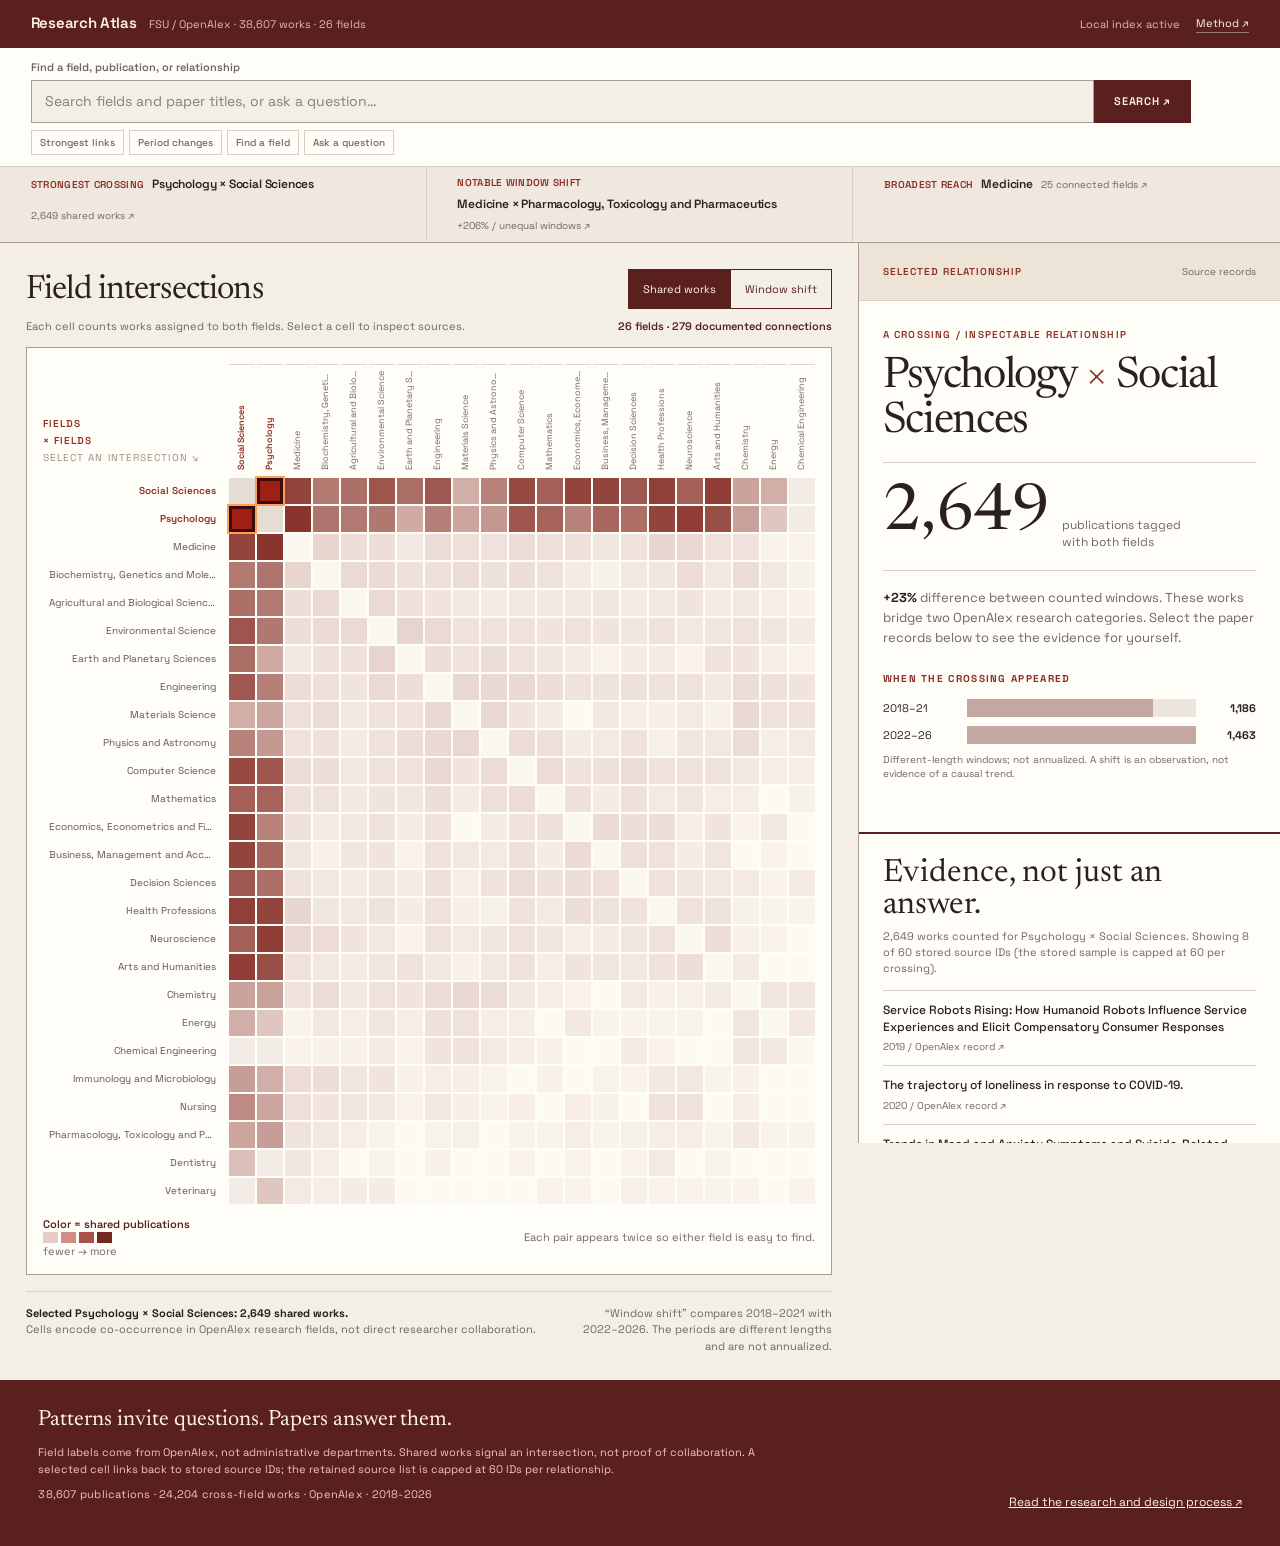
==== commit c69e18e6: "Link Research Atlas design rationale to portfolio case study" ====
--- a/web/index.html
+++ b/web/index.html
@@ -169,7 +169,7 @@
     </div>
     <div class="atlas-header-right">
       <span class="agent-pill" id="agent-status" aria-live="polite">Local index active</span>
-      <a href="case-study.html">Method ↗</a>
+      <a href="https://emitrice.com/?project=research-atlas">Method ↗</a>
     </div>
   </header>
 
@@ -240,7 +240,7 @@
       <p class="atlas-meta" id="meta"></p>
       <p class="atlas-meta" id="atlas-study-note"></p>
     </div>
-    <a href="case-study.html">Read the research and design process ↗</a>
+    <a href="https://emitrice.com/?project=research-atlas">Read the research and design process ↗</a>
   </footer>
 </div>
 
--- a/web/atlas.css
+++ b/web/atlas.css
@@ -162,7 +162,7 @@
 body.is-case-study-embed .map-header h2{font-size:32px}
 
 /* Override the old prototype's broad .ask button rule. */
-.ask .chip{font-family:var(--sans);font-size:11px;font-weight:500;color:var(--ink);background:transparent;border:1px solid var(--line-strong);border-radius:0;padding:7px 11px;cursor:pointer}
+.ask .chip{font-family:var(--sans);font-size:10px;font-weight:500;color:var(--muted);background:transparent;border:1px solid var(--line);border-radius:0;padding:4px 8px;cursor:pointer}
 .ask .chip:hover,.ask .chip:focus-visible{background:var(--wine);border-color:var(--wine);color:var(--cream)}
 .ask .search-hit{display:flex;align-items:center;justify-content:space-between;gap:14px;width:100%;font-family:var(--sans);text-align:left;font-size:14px;font-weight:400;color:var(--ink);background:transparent;border:0;border-bottom:1px solid var(--line);border-radius:0;padding:11px 8px}
 .ask .search-hit:hover,.ask .search-hit:focus-visible{background:#f6e9dd}
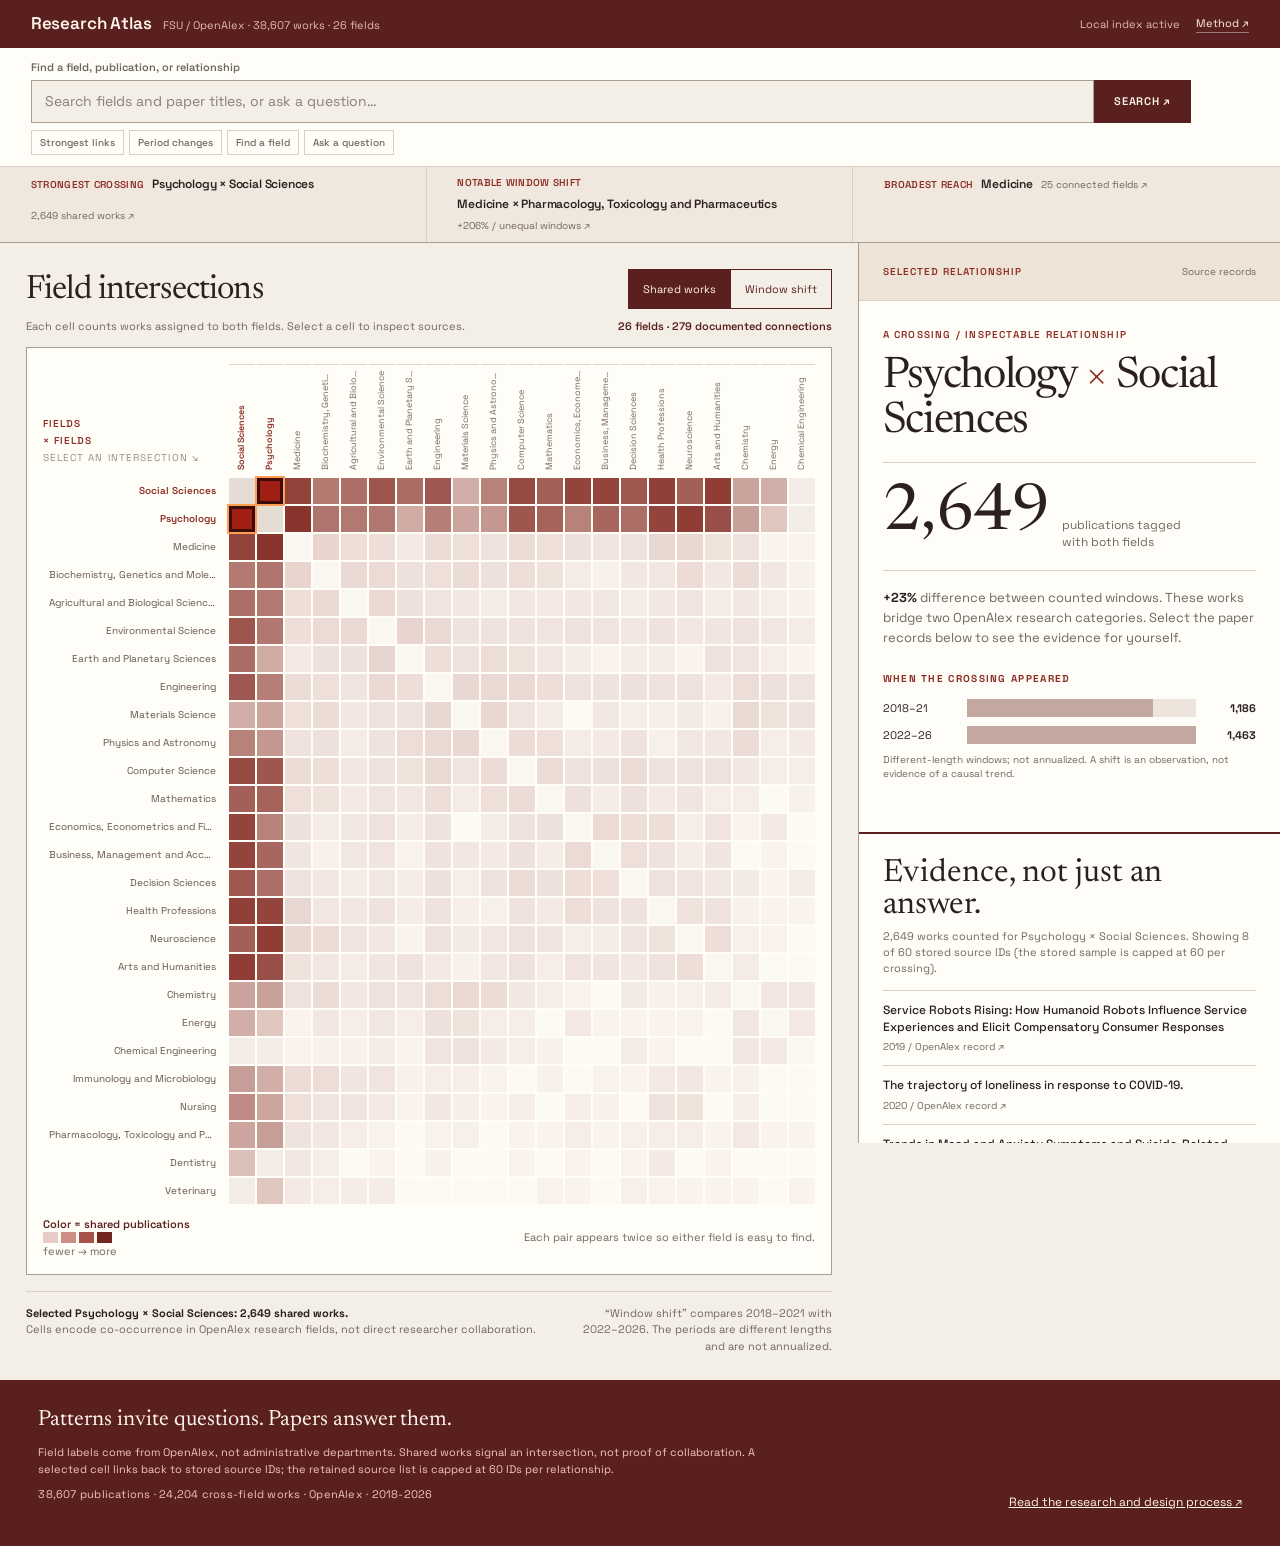
==== commit c004bfac: "Give Research Atlas a large elegant script title while preserving concise data metadata" ====
--- a/web/index.html
+++ b/web/index.html
@@ -6,7 +6,7 @@
 <title>FSU Research Explorer</title>
 <link rel="preconnect" href="https://fonts.googleapis.com">
 <link rel="preconnect" href="https://fonts.gstatic.com" crossorigin>
-<link href="https://fonts.googleapis.com/css2?family=Newsreader:ital,opsz,wght@0,6..72,400;0,6..72,500;1,6..72,400&family=Space+Grotesk:wght@400;500;600&display=swap" rel="stylesheet">
+<link href="https://fonts.googleapis.com/css2?family=Allura&family=Newsreader:ital,opsz,wght@0,6..72,400;0,6..72,500;1,6..72,400&family=Space+Grotesk:wght@400;500;600&display=swap" rel="stylesheet">
 <style>
   :root{
     --ground:#EDF0F4; --panel:#FFFFFF; --line:#DBE0E8; --line-strong:#C3CAD5;
@@ -164,8 +164,8 @@
 <div class="app app-locked" id="app">
   <header class="atlas-header">
     <div class="atlas-brand">
-      <strong>Research Atlas</strong>
-      <span class="atlas-subtitle" id="atlas-header-meta">FSU / OpenAlex</span>
+      <h1 class="atlas-wordmark">Research Atlas</h1>
+      <span class="atlas-subtitle" id="atlas-header-meta">Florida State University / OpenAlex</span>
     </div>
     <div class="atlas-header-right">
       <span class="agent-pill" id="agent-status" aria-live="polite">Local index active</span>
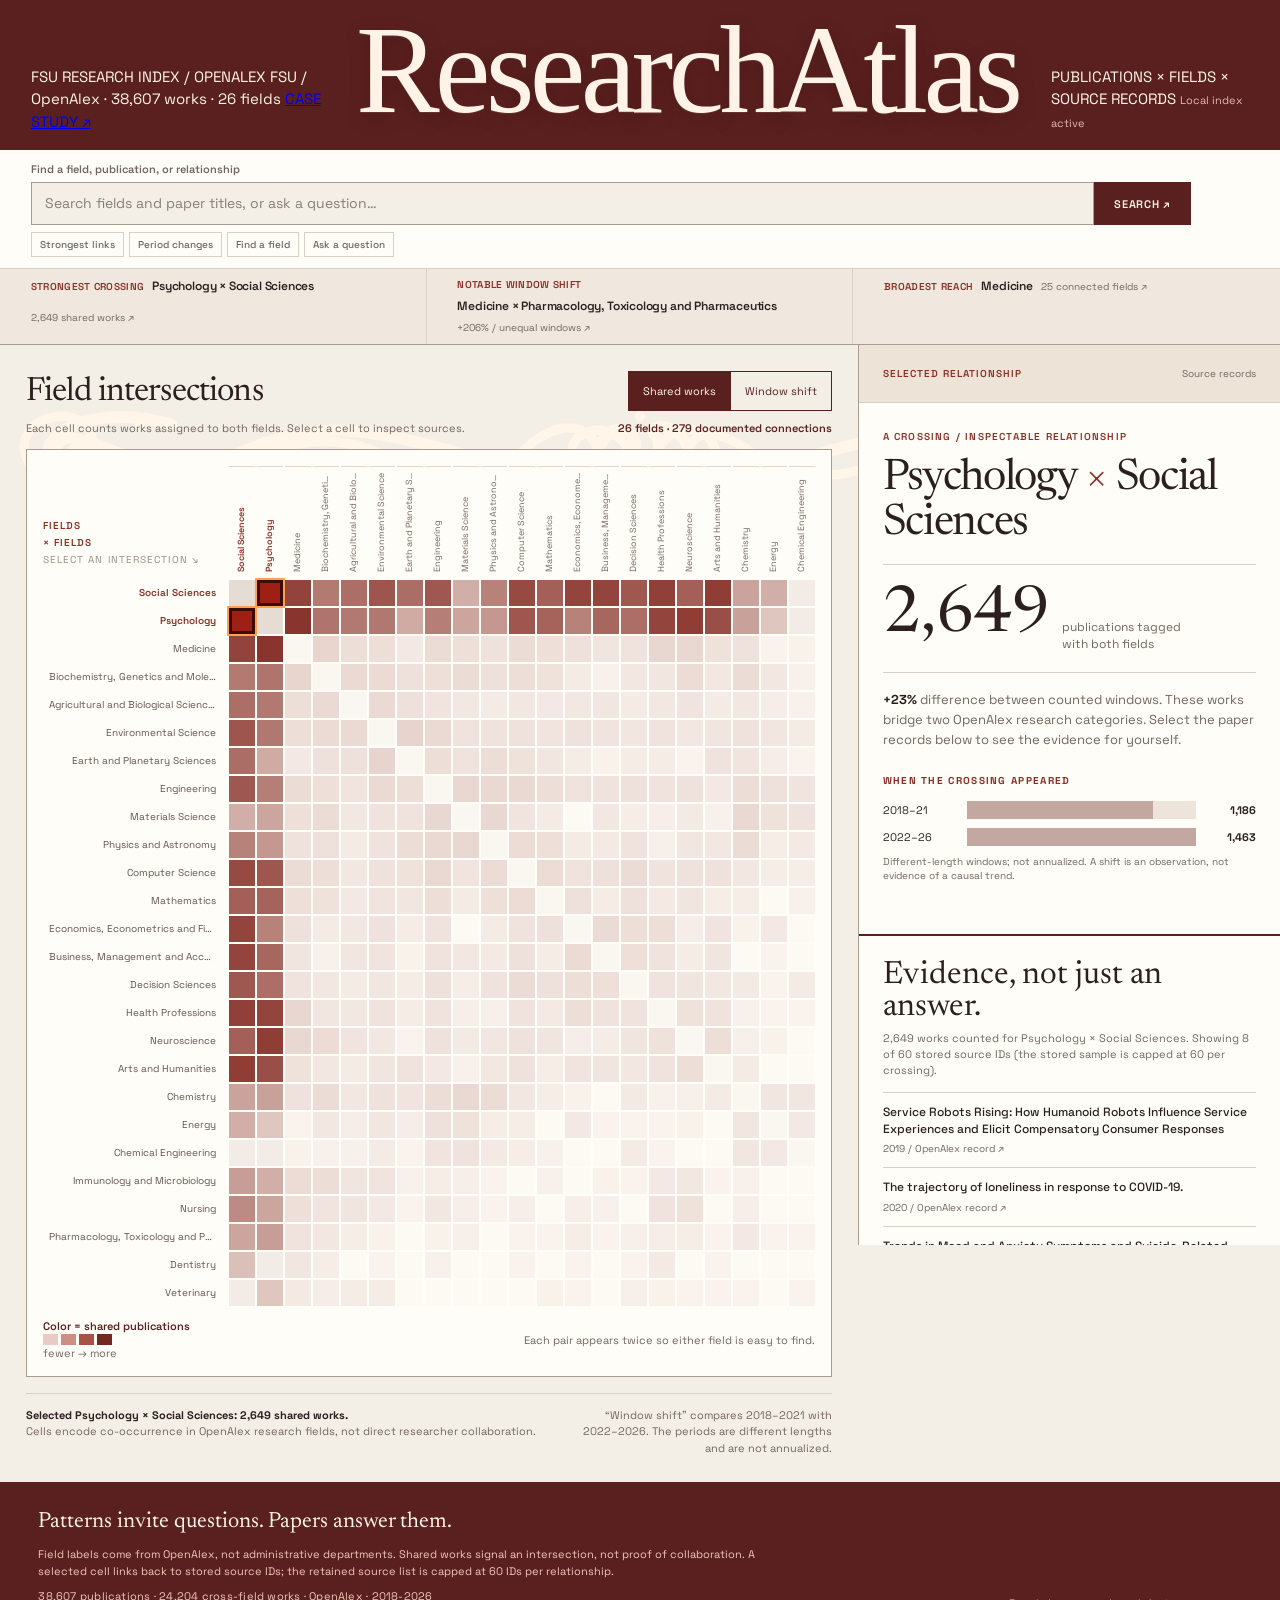
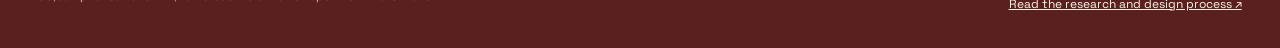
==== commit 95d8e4cf: "Replace elegant cursive with custom coral ornamental Research Atlas poster wordmark" ====
--- a/web/index.html
+++ b/web/index.html
@@ -6,7 +6,7 @@
 <title>FSU Research Explorer</title>
 <link rel="preconnect" href="https://fonts.googleapis.com">
 <link rel="preconnect" href="https://fonts.gstatic.com" crossorigin>
-<link href="https://fonts.googleapis.com/css2?family=Allura&family=Newsreader:ital,opsz,wght@0,6..72,400;0,6..72,500;1,6..72,400&family=Space+Grotesk:wght@400;500;600&display=swap" rel="stylesheet">
+<link href="https://fonts.googleapis.com/css2?family=Berkshire+Swash&family=Newsreader:ital,opsz,wght@0,6..72,400;0,6..72,500;1,6..72,400&family=Space+Grotesk:wght@400;500;600&display=swap" rel="stylesheet">
 <style>
   :root{
     --ground:#EDF0F4; --panel:#FFFFFF; --line:#DBE0E8; --line-strong:#C3CAD5;
@@ -163,13 +163,37 @@
 
 <div class="app app-locked" id="app">
   <header class="atlas-header">
-    <div class="atlas-brand">
-      <h1 class="atlas-wordmark">Research Atlas</h1>
-      <span class="atlas-subtitle" id="atlas-header-meta">Florida State University / OpenAlex</span>
+    <div class="atlas-header-top">
+      <span class="atlas-edition">FSU RESEARCH INDEX / OPENALEX</span>
+      <span class="atlas-header-meta" id="atlas-header-meta">FLORIDA STATE UNIVERSITY / OPENALEX</span>
+      <a href="https://emitrice.com/?project=research-atlas" class="atlas-method">CASE STUDY ↗</a>
     </div>
-    <div class="atlas-header-right">
+
+    <div class="atlas-lettering">
+      <svg class="atlas-scroll atlas-scroll--upper" viewBox="0 0 1200 96" preserveAspectRatio="xMidYMid meet" aria-hidden="true" focusable="false">
+        <g fill="none" stroke="currentColor" stroke-width="9" stroke-linecap="round" stroke-linejoin="round">
+          <path d="M52 76 C17 68 13 30 43 19 C74 8 98 34 81 55 C66 73 44 57 56 42 C65 30 87 40 116 52 C207 89 265 18 346 47 C390 64 416 84 459 60"/>
+          <path d="M1148 76 C1183 68 1187 30 1157 19 C1126 8 1102 34 1119 55 C1134 73 1156 57 1144 42 C1135 30 1113 40 1084 52 C993 89 935 18 854 47 C810 64 784 84 741 60"/>
+          <path d="M482 58 C517 17 549 23 558 42 C571 67 534 75 536 49 C539 20 591 23 593 62 C594 83 616 83 615 60 C613 29 659 17 669 44 C681 76 644 76 646 50 C648 28 678 25 716 60"/>
+        </g>
+        <g fill="currentColor"><circle cx="132" cy="24" r="6"/><circle cx="1068" cy="24" r="6"/><circle cx="600" cy="16" r="5"/></g>
+      </svg>
+
+      <h1 class="atlas-wordmark"><span>Research</span><span class="atlas-wordmark-last">Atlas</span></h1>
+
+      <svg class="atlas-scroll atlas-scroll--lower" viewBox="0 0 1200 100" preserveAspectRatio="xMidYMid meet" aria-hidden="true" focusable="false">
+        <g fill="none" stroke="currentColor" stroke-width="11" stroke-linecap="round" stroke-linejoin="round">
+          <path d="M161 26 C97 8 40 27 43 62 C46 89 85 86 93 65 C102 41 70 38 67 55 C63 74 92 91 142 80 C227 61 262 20 353 35 C447 50 459 77 553 60"/>
+          <path d="M1039 26 C1103 8 1160 27 1157 62 C1154 89 1115 86 1107 65 C1098 41 1130 38 1133 55 C1137 74 1108 91 1058 80 C973 61 938 20 847 35 C753 50 741 77 647 60"/>
+          <path d="M553 60 C566 45 568 27 585 32 C605 38 588 58 599 66 C610 74 625 46 614 36 C608 28 623 24 636 35 C651 47 644 62 647 60"/>
+        </g>
+        <g fill="currentColor"><circle cx="167" cy="70" r="7"/><circle cx="1033" cy="70" r="7"/><circle cx="600" cy="10" r="5"/></g>
+      </svg>
+    </div>
+
+    <div class="atlas-header-bottom">
+      <span class="atlas-notation">PUBLICATIONS × FIELDS × SOURCE RECORDS</span>
       <span class="agent-pill" id="agent-status" aria-live="polite">Local index active</span>
-      <a href="https://emitrice.com/?project=research-atlas">Method ↗</a>
     </div>
   </header>
 
--- a/web/atlas.css
+++ b/web/atlas.css
@@ -13,16 +13,57 @@
 button:focus-visible,a:focus-visible,input:focus-visible{outline:2px solid var(--evidence)!important;outline-offset:3px}
 .app{display:block;width:100%;height:auto;max-height:none;min-height:100vh;overflow:visible;opacity:1;background:var(--ground)}
 .app.app-locked{visibility:hidden;opacity:0}
-/* Dense utility masthead. The data view, not a decorative hero, is the first screen. */
-header.atlas-header{display:flex;align-items:center;justify-content:space-between;gap:18px;padding:10px clamp(18px,2.4vw,36px);min-height:48px;background:var(--wine);color:var(--cream);border:0}
-.atlas-brand{display:flex;gap:12px;align-items:baseline;min-width:0}
-.atlas-brand strong{font-size:15px;line-height:1;font-weight:600;letter-spacing:-.02em;white-space:nowrap}
-.atlas-subtitle{font-size:11px;color:#e0bcaf;white-space:nowrap}
-.atlas-header-right{display:flex;align-items:center;gap:16px;font-size:11px;white-space:nowrap}
-.atlas-header-right a{color:inherit;text-decoration:none;border-bottom:1px solid #ffffff66}
-.atlas-header-right a:hover{text-decoration:underline}
-.agent-pill{padding:0;border:0;border-radius:0;color:#e0bcaf;font-size:11px}
+/* One expressive gesture: an oversized script masthead above a precise data tool. */
+header.atlas-header{
+  display:flex; align-items:flex-end; justify-content:space-between;
+  gap:24px; padding:20px clamp(18px,2.4vw,36px) 17px;
+  background:var(--wine); color:var(--cream); border:0;
+}
+.atlas-brand{display:flex;flex-direction:column;align-items:flex-start;gap:1px;min-width:0}
+header.atlas-header h1.atlas-wordmark{
+  font-family:"Allura","Brush Script MT","Segoe Script",cursive;
+  font-size:clamp(88px,9.8vw,150px); font-weight:400;
+  line-height:.79; letter-spacing:-.038em;
+  margin:0 0 9px -4px; padding:0 9px 5px 0;
+  color:#fff2e7;
+  text-shadow:0 1px 0 rgba(255,255,255,.09),0 5px 20px rgba(29,6,9,.21);
+  white-space:nowrap;
+}
+.atlas-subtitle{
+  display:block; font-family:var(--sans); font-size:10px;
+  color:#edcabe; line-height:1.3; letter-spacing:.075em;
+  text-transform:uppercase;
+}
+.atlas-header-right{
+  display:flex;align-items:center;gap:18px;
+  padding-bottom:1px; font-size:11px;white-space:nowrap;
+}
+.atlas-header-right a{
+  color:inherit;text-decoration:none;
+  border-bottom:1px solid #ffffff77;padding-bottom:2px;
+}
+.atlas-header-right a:hover{text-decoration:none;border-color:var(--cream)}
+.agent-pill{padding:0;border:0;border-radius:0;color:#dfbaae;font-size:11px}
 .agent-pill.badge-live{background:transparent;color:#cfe6c4}
+@media(max-width:860px){
+  header.atlas-header{align-items:flex-start;gap:14px;padding:19px 20px 15px}
+  header.atlas-header h1.atlas-wordmark{font-size:clamp(73px,10vw,109px)}
+  .atlas-header-right{align-self:flex-end;padding-bottom:2px}
+}
+@media(max-width:680px){
+  header.atlas-header{display:block;padding:17px 18px 12px}
+  header.atlas-header h1.atlas-wordmark{
+    font-size:clamp(57px,12.5vw,84px);line-height:.84;
+    margin-bottom:7px;letter-spacing:-.045em;
+  }
+  .atlas-subtitle{display:block;font-size:9px;letter-spacing:.04em}
+  .atlas-header-right{
+    display:flex;justify-content:space-between;margin-top:13px;
+    padding-top:8px;border-top:1px solid #ffffff24;
+    font-size:10px;
+  }
+  .atlas-header-right a{display:inline-block}
+}
 .micro-label{font-size:10px;line-height:1.4;letter-spacing:.1em;text-transform:uppercase;font-weight:600;color:var(--evidence)}
 .atlas-search-zone{padding:13px clamp(18px,2.4vw,36px) 11px;background:var(--panel);border-bottom:1px solid var(--line);position:relative;z-index:8}
 .search-topline{display:flex;align-items:center;justify-content:space-between;margin:0 0 6px}
@@ -137,14 +178,17 @@
 @media (min-width:1650px){.atlas-matrix{--cell:30px;--row-name:210px}}
 @media (max-width:1200px){.atlas-main{grid-template-columns:minmax(0,1fr) minmax(310px,36%)}.atlas-matrix{--cell:23px;--row-name:165px}}
 @media (max-width:1000px){.atlas-main{grid-template-columns:1fr}.panel.atlas-inspector{position:static;max-height:none;min-height:0;border-left:0;border-top:2px solid var(--wine)}.stage.atlas-map{min-height:0}.atlas-matrix{--cell:25px;--row-name:175px}}
-@media (max-width:680px){.atlas-signals{grid-template-columns:1fr}.signal{min-height:0;padding:7px 18px;border-right:0;border-bottom:1px solid var(--line)}.atlas-subtitle{display:none}.atlas-header-right{gap:10px}.atlas-header-right a{display:none}.atlas-map{padding:18px!important}.mode-switch button{font-size:10px;padding:8px}.map-header{flex-direction:column}.atlas-matrix{--cell:22px;--row-name:140px;--column-label:97px}.matrix-shell{padding:10px}.atlas-bottom{flex-direction:column;align-items:start}.search-topline{margin-bottom:6px}.ask button#go{padding:0 14px}}
+@media (max-width:680px){.atlas-signals{grid-template-columns:1fr}.signal{min-height:0;padding:7px 18px;border-right:0;border-bottom:1px solid var(--line)}.atlas-header-right{gap:10px}.atlas-map{padding:18px!important}.mode-switch button{font-size:10px;padding:8px}.map-header{flex-direction:column}.atlas-matrix{--cell:22px;--row-name:140px;--column-label:97px}.matrix-shell{padding:10px}.atlas-bottom{flex-direction:column;align-items:start}.search-topline{margin-bottom:6px}.ask button#go{padding:0 14px}}
 @media (prefers-reduced-motion:reduce){.matrix-cell{transition:none}.boot-track span{animation:none}}
 /* Embedded portfolio previews show the real data instrument, not the landing copy. */
 body.is-portfolio-preview .atlas-search-zone,
 body.is-portfolio-preview .atlas-signals,
 body.is-portfolio-preview .atlas-inspector,
 body.is-portfolio-preview .atlas-bottom{display:none!important}
-body.is-portfolio-preview header.atlas-header{padding:10px 22px}
+body.is-portfolio-preview header.atlas-header{padding:8px 22px 9px}
+body.is-portfolio-preview header.atlas-header h1.atlas-wordmark{font-size:54px;margin-bottom:2px}
+body.is-portfolio-preview .atlas-subtitle,
+body.is-portfolio-preview .atlas-header-right{display:none}
 body.is-portfolio-preview .atlas-main{display:block;min-height:0}
 body.is-portfolio-preview .stage.atlas-map{padding:18px 22px!important;min-height:0}
 body.is-portfolio-preview .atlas-matrix{--cell:27px;--row-name:172px}
@@ -155,6 +199,7 @@
 
 /* A compact but fully interactive case-study embed, unlike passive thumbnails. */
 body.is-case-study-embed .atlas-signals{display:none}
+body.is-case-study-embed header.atlas-header h1.atlas-wordmark{font-size:clamp(57px,6.5vw,88px)}
 body.is-case-study-embed .atlas-search-zone{padding-top:10px;padding-bottom:10px}
 body.is-case-study-embed .stage.atlas-map{padding:20px!important}
 body.is-case-study-embed .atlas-bottom{display:none}
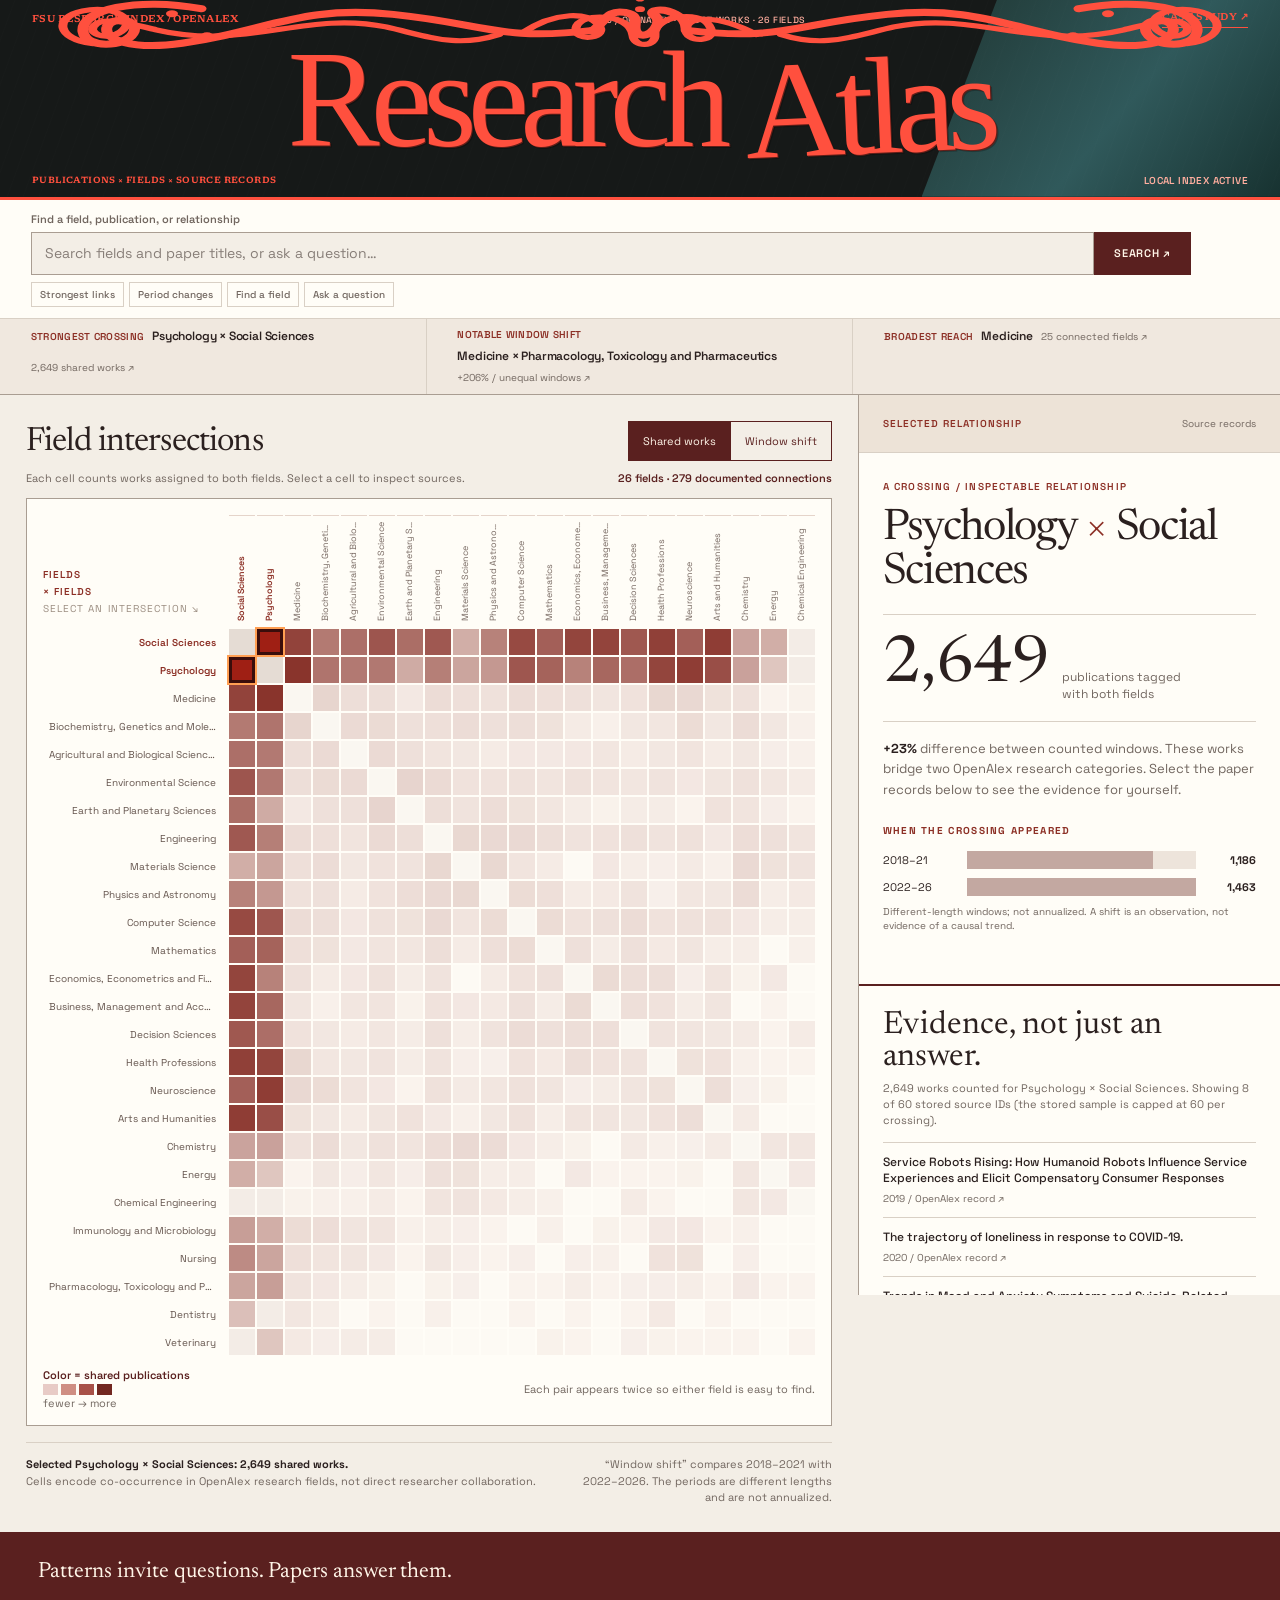
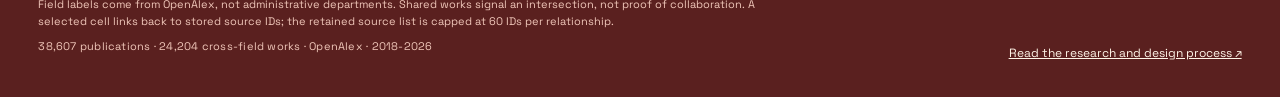
==== commit 45a04351: "Extend hand-drawn scrollwork across the full poster masthead" ====
--- a/web/index.html
+++ b/web/index.html
@@ -170,7 +170,7 @@
     </div>
 
     <div class="atlas-lettering">
-      <svg class="atlas-scroll atlas-scroll--upper" viewBox="0 0 1200 96" preserveAspectRatio="xMidYMid meet" aria-hidden="true" focusable="false">
+      <svg class="atlas-scroll atlas-scroll--upper" viewBox="0 0 1200 96" preserveAspectRatio="none" aria-hidden="true" focusable="false">
         <g fill="none" stroke="currentColor" stroke-width="9" stroke-linecap="round" stroke-linejoin="round">
           <path d="M52 76 C17 68 13 30 43 19 C74 8 98 34 81 55 C66 73 44 57 56 42 C65 30 87 40 116 52 C207 89 265 18 346 47 C390 64 416 84 459 60"/>
           <path d="M1148 76 C1183 68 1187 30 1157 19 C1126 8 1102 34 1119 55 C1134 73 1156 57 1144 42 C1135 30 1113 40 1084 52 C993 89 935 18 854 47 C810 64 784 84 741 60"/>
@@ -181,7 +181,7 @@
 
       <h1 class="atlas-wordmark"><span>Research</span><span class="atlas-wordmark-last">Atlas</span></h1>
 
-      <svg class="atlas-scroll atlas-scroll--lower" viewBox="0 0 1200 100" preserveAspectRatio="xMidYMid meet" aria-hidden="true" focusable="false">
+      <svg class="atlas-scroll atlas-scroll--lower" viewBox="0 0 1200 100" preserveAspectRatio="none" aria-hidden="true" focusable="false">
         <g fill="none" stroke="currentColor" stroke-width="11" stroke-linecap="round" stroke-linejoin="round">
           <path d="M161 26 C97 8 40 27 43 62 C46 89 85 86 93 65 C102 41 70 38 67 55 C63 74 92 91 142 80 C227 61 262 20 353 35 C447 50 459 77 553 60"/>
           <path d="M1039 26 C1103 8 1160 27 1157 62 C1154 89 1115 86 1107 65 C1098 41 1130 38 1133 55 C1137 74 1108 91 1058 80 C973 61 938 20 847 35 C753 50 741 77 647 60"/>
--- a/web/atlas.css
+++ b/web/atlas.css
@@ -13,56 +13,152 @@
 button:focus-visible,a:focus-visible,input:focus-visible{outline:2px solid var(--evidence)!important;outline-offset:3px}
 .app{display:block;width:100%;height:auto;max-height:none;min-height:100vh;overflow:visible;opacity:1;background:var(--ground)}
 .app.app-locked{visibility:hidden;opacity:0}
-/* One expressive gesture: an oversized script masthead above a precise data tool. */
+/* Bespoke poster wordmark: scrollwork in vector paths, thick swashed type,
+   and type-specimen annotations. No marketing hero or obstructing overlay. */
 header.atlas-header{
-  display:flex; align-items:flex-end; justify-content:space-between;
-  gap:24px; padding:20px clamp(18px,2.4vw,36px) 17px;
-  background:var(--wine); color:var(--cream); border:0;
-}
-.atlas-brand{display:flex;flex-direction:column;align-items:flex-start;gap:1px;min-width:0}
+  position:relative;
+  display:block;
+  overflow:hidden;
+  isolation:isolate;
+  padding:13px clamp(18px,2.5vw,42px) 10px;
+  background:#161918;
+  color:#ff503e;
+  border-bottom:3px solid #ff503e;
+}
+/* An off-register teal block nods to the print-poster reference without
+   using a decorative photograph or covering the research instrument. */
+header.atlas-header:before{
+  content:"";
+  position:absolute;
+  z-index:-1;
+  top:0;
+  right:0;
+  bottom:0;
+  width:28%;
+  background:linear-gradient(130deg,#24423e 0%,#3a7275 56%,#183c3a 100%);
+  clip-path:polygon(21% 0,100% 0,100% 100%,0 100%);
+  opacity:.72;
+}
+header.atlas-header:after{
+  content:"";
+  position:absolute;
+  z-index:-1;
+  inset:0;
+  pointer-events:none;
+  background-image:repeating-linear-gradient(110deg,transparent 0px,transparent 13px,rgba(255,255,255,.024) 14px,transparent 15px);
+  opacity:.35;
+}
+.atlas-header-top,.atlas-header-bottom{
+  display:flex;
+  align-items:center;
+  justify-content:space-between;
+  gap:16px;
+  font-size:10px;
+  font-family:var(--serif);
+  font-weight:600;
+  line-height:1.15;
+  letter-spacing:.045em;
+  text-transform:uppercase;
+}
+.atlas-header-meta{
+  font-family:var(--sans);
+  font-size:9px;
+  font-weight:500;
+  letter-spacing:.075em;
+  color:#ffae9f;
+  text-align:center;
+}
+.atlas-edition,.atlas-notation{white-space:nowrap}
+.atlas-method{
+  color:inherit;
+  text-decoration:none;
+  border-bottom:1px solid currentColor;
+  white-space:nowrap;
+  padding-bottom:2px;
+}
+.atlas-method:hover{color:#fff0e8}
+.atlas-lettering{
+  display:flex;
+  flex-direction:column;
+  align-items:center;
+  justify-content:center;
+  gap:0;
+  width:100%;
+  margin:0 auto;
+  color:#ff503e;
+}
+.atlas-scroll{
+  display:block;
+  width:min(100%,1200px);
+  margin:0 auto;
+  color:#ff503e;
+  overflow:visible;
+  flex:none;
+  pointer-events:none;
+}
+.atlas-scroll--upper{
+  height:clamp(32px,4.3vw,58px);
+  margin-bottom:-4px;
+}
+.atlas-scroll--lower{
+  height:clamp(37px,5vw,65px);
+  margin-top:-8px;
+}
 header.atlas-header h1.atlas-wordmark{
-  font-family:"Allura","Brush Script MT","Segoe Script",cursive;
-  font-size:clamp(88px,9.8vw,150px); font-weight:400;
-  line-height:.79; letter-spacing:-.038em;
-  margin:0 0 9px -4px; padding:0 9px 5px 0;
-  color:#fff2e7;
-  text-shadow:0 1px 0 rgba(255,255,255,.09),0 5px 20px rgba(29,6,9,.21);
+  display:flex;
+  justify-content:center;
+  align-items:baseline;
+  gap:.17em;
+  width:100%;
+  margin:0;
+  padding:0 0 .08em;
+  font-family:"Berkshire Swash","Bookman Old Style",Georgia,serif;
+  font-size:clamp(64px,10.8vw,155px);
+  font-weight:400;
+  line-height:1.04;
+  letter-spacing:-.065em;
   white-space:nowrap;
-}
-.atlas-subtitle{
-  display:block; font-family:var(--sans); font-size:10px;
-  color:#edcabe; line-height:1.3; letter-spacing:.075em;
-  text-transform:uppercase;
-}
-.atlas-header-right{
-  display:flex;align-items:center;gap:18px;
-  padding-bottom:1px; font-size:11px;white-space:nowrap;
-}
-.atlas-header-right a{
-  color:inherit;text-decoration:none;
-  border-bottom:1px solid #ffffff77;padding-bottom:2px;
-}
-.atlas-header-right a:hover{text-decoration:none;border-color:var(--cream)}
-.agent-pill{padding:0;border:0;border-radius:0;color:#dfbaae;font-size:11px}
-.agent-pill.badge-live{background:transparent;color:#cfe6c4}
-@media(max-width:860px){
-  header.atlas-header{align-items:flex-start;gap:14px;padding:19px 20px 15px}
-  header.atlas-header h1.atlas-wordmark{font-size:clamp(73px,10vw,109px)}
-  .atlas-header-right{align-self:flex-end;padding-bottom:2px}
-}
-@media(max-width:680px){
-  header.atlas-header{display:block;padding:17px 18px 12px}
+  text-align:center;
+  color:#ff503e;
+  text-shadow:1px 1px 0 #631e18,2px 2px 0 rgba(0,0,0,.23);
+}
+.atlas-wordmark-last{
+  display:inline-block;
+  transform:translateY(.07em) rotate(-2.4deg);
+  transform-origin:25% 75%;
+}
+.atlas-header-bottom{
+  margin-top:-7px;
+  font-size:9px;
+}
+.agent-pill{padding:0;border:0;border-radius:0;color:#ffae9f;font-family:var(--sans);font-size:10px}
+.agent-pill.badge-live{background:transparent;color:#bbedd1}
+@media(max-width:940px){
+  header.atlas-header h1.atlas-wordmark{font-size:clamp(53px,10.3vw,100px)}
+  .atlas-header-meta{display:none}
+  .atlas-scroll--upper{height:36px}
+  .atlas-scroll--lower{height:44px}
+}
+@media(max-width:620px){
+  header.atlas-header{padding:10px 12px 9px}
   header.atlas-header h1.atlas-wordmark{
-    font-size:clamp(57px,12.5vw,84px);line-height:.84;
-    margin-bottom:7px;letter-spacing:-.045em;
+    display:block;
+    font-size:clamp(55px,14.5vw,88px);
+    line-height:.90;
+    white-space:normal;
+    letter-spacing:-.06em;
+    padding:5px 0 6px;
   }
-  .atlas-subtitle{display:block;font-size:9px;letter-spacing:.04em}
-  .atlas-header-right{
-    display:flex;justify-content:space-between;margin-top:13px;
-    padding-top:8px;border-top:1px solid #ffffff24;
-    font-size:10px;
+  header.atlas-header h1.atlas-wordmark span{display:block}
+  header.atlas-header h1.atlas-wordmark .atlas-wordmark-last{
+    transform:translateY(-.01em) rotate(-3deg);
   }
-  .atlas-header-right a{display:inline-block}
+  .atlas-scroll--upper{height:29px;margin-bottom:-9px}
+  .atlas-scroll--lower{height:33px;margin-top:-7px}
+  .atlas-header-top,.atlas-header-bottom{font-size:8px}
+  .atlas-edition{letter-spacing:-.02em}
+  .atlas-notation{white-space:normal}
+  .agent-pill{font-size:9px;white-space:nowrap}
 }
 .micro-label{font-size:10px;line-height:1.4;letter-spacing:.1em;text-transform:uppercase;font-weight:600;color:var(--evidence)}
 .atlas-search-zone{padding:13px clamp(18px,2.4vw,36px) 11px;background:var(--panel);border-bottom:1px solid var(--line);position:relative;z-index:8}
@@ -185,10 +281,12 @@
 body.is-portfolio-preview .atlas-signals,
 body.is-portfolio-preview .atlas-inspector,
 body.is-portfolio-preview .atlas-bottom{display:none!important}
-body.is-portfolio-preview header.atlas-header{padding:8px 22px 9px}
-body.is-portfolio-preview header.atlas-header h1.atlas-wordmark{font-size:54px;margin-bottom:2px}
-body.is-portfolio-preview .atlas-subtitle,
-body.is-portfolio-preview .atlas-header-right{display:none}
+body.is-portfolio-preview header.atlas-header{padding:8px 14px 6px}
+body.is-portfolio-preview .atlas-header-top,
+body.is-portfolio-preview .atlas-header-bottom{display:none}
+body.is-portfolio-preview header.atlas-header h1.atlas-wordmark{font-size:clamp(46px,6vw,88px);line-height:1;white-space:nowrap;display:flex;padding:0}
+body.is-portfolio-preview .atlas-scroll--upper{height:22px;margin-bottom:-8px}
+body.is-portfolio-preview .atlas-scroll--lower{height:24px;margin-top:-7px}
 body.is-portfolio-preview .atlas-main{display:block;min-height:0}
 body.is-portfolio-preview .stage.atlas-map{padding:18px 22px!important;min-height:0}
 body.is-portfolio-preview .atlas-matrix{--cell:27px;--row-name:172px}
@@ -199,7 +297,11 @@
 
 /* A compact but fully interactive case-study embed, unlike passive thumbnails. */
 body.is-case-study-embed .atlas-signals{display:none}
-body.is-case-study-embed header.atlas-header h1.atlas-wordmark{font-size:clamp(57px,6.5vw,88px)}
+body.is-case-study-embed header.atlas-header h1.atlas-wordmark{font-size:clamp(47px,6.5vw,92px);display:flex;white-space:nowrap}
+body.is-case-study-embed .atlas-scroll--upper{height:26px}
+body.is-case-study-embed .atlas-scroll--lower{height:29px}
+body.is-case-study-embed .atlas-header-top{font-size:9px}
+body.is-case-study-embed .atlas-header-bottom{display:none}
 body.is-case-study-embed .atlas-search-zone{padding-top:10px;padding-bottom:10px}
 body.is-case-study-embed .stage.atlas-map{padding:20px!important}
 body.is-case-study-embed .atlas-bottom{display:none}
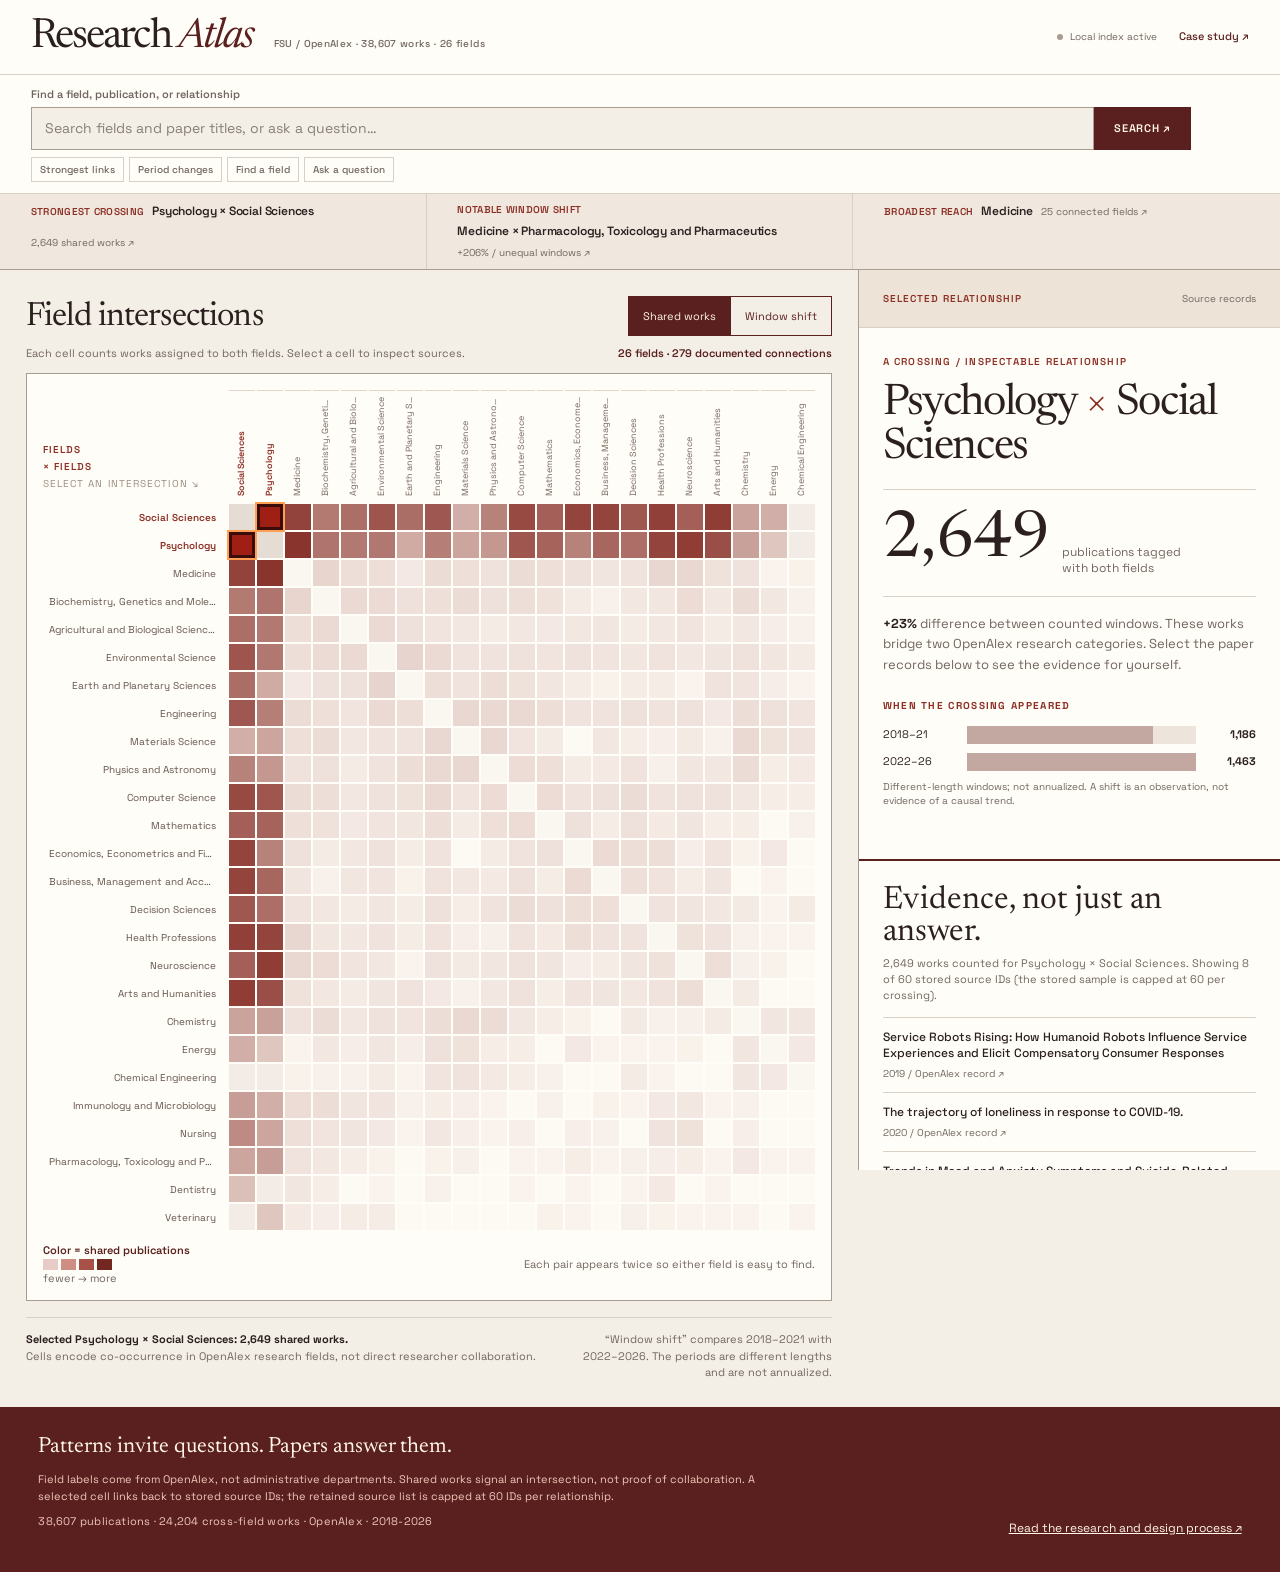
==== commit 554396df: "Simplify Research Atlas title and preserve research metadata" ====
--- a/web/index.html
+++ b/web/index.html
@@ -6,7 +6,7 @@
 <title>FSU Research Explorer</title>
 <link rel="preconnect" href="https://fonts.googleapis.com">
 <link rel="preconnect" href="https://fonts.gstatic.com" crossorigin>
-<link href="https://fonts.googleapis.com/css2?family=Berkshire+Swash&family=Newsreader:ital,opsz,wght@0,6..72,400;0,6..72,500;1,6..72,400&family=Space+Grotesk:wght@400;500;600&display=swap" rel="stylesheet">
+<link href="https://fonts.googleapis.com/css2?family=Newsreader:ital,opsz,wght@0,6..72,400;0,6..72,500;1,6..72,400&family=Space+Grotesk:wght@400;500;600&display=swap" rel="stylesheet">
 <style>
   :root{
     --ground:#EDF0F4; --panel:#FFFFFF; --line:#DBE0E8; --line-strong:#C3CAD5;
@@ -163,37 +163,13 @@
 
 <div class="app app-locked" id="app">
   <header class="atlas-header">
-    <div class="atlas-header-top">
-      <span class="atlas-edition">FSU RESEARCH INDEX / OPENALEX</span>
-      <span class="atlas-header-meta" id="atlas-header-meta">FLORIDA STATE UNIVERSITY / OPENALEX</span>
-      <a href="https://emitrice.com/?project=research-atlas" class="atlas-method">CASE STUDY ↗</a>
+    <div class="atlas-brand">
+      <h1 class="atlas-wordmark">Research <em>Atlas</em></h1>
+      <span class="atlas-edition" id="atlas-header-meta">FSU / OPENALEX</span>
     </div>
-
-    <div class="atlas-lettering">
-      <svg class="atlas-scroll atlas-scroll--upper" viewBox="0 0 1200 96" preserveAspectRatio="none" aria-hidden="true" focusable="false">
-        <g fill="none" stroke="currentColor" stroke-width="9" stroke-linecap="round" stroke-linejoin="round">
-          <path d="M52 76 C17 68 13 30 43 19 C74 8 98 34 81 55 C66 73 44 57 56 42 C65 30 87 40 116 52 C207 89 265 18 346 47 C390 64 416 84 459 60"/>
-          <path d="M1148 76 C1183 68 1187 30 1157 19 C1126 8 1102 34 1119 55 C1134 73 1156 57 1144 42 C1135 30 1113 40 1084 52 C993 89 935 18 854 47 C810 64 784 84 741 60"/>
-          <path d="M482 58 C517 17 549 23 558 42 C571 67 534 75 536 49 C539 20 591 23 593 62 C594 83 616 83 615 60 C613 29 659 17 669 44 C681 76 644 76 646 50 C648 28 678 25 716 60"/>
-        </g>
-        <g fill="currentColor"><circle cx="132" cy="24" r="6"/><circle cx="1068" cy="24" r="6"/><circle cx="600" cy="16" r="5"/></g>
-      </svg>
-
-      <h1 class="atlas-wordmark"><span>Research</span><span class="atlas-wordmark-last">Atlas</span></h1>
-
-      <svg class="atlas-scroll atlas-scroll--lower" viewBox="0 0 1200 100" preserveAspectRatio="none" aria-hidden="true" focusable="false">
-        <g fill="none" stroke="currentColor" stroke-width="11" stroke-linecap="round" stroke-linejoin="round">
-          <path d="M161 26 C97 8 40 27 43 62 C46 89 85 86 93 65 C102 41 70 38 67 55 C63 74 92 91 142 80 C227 61 262 20 353 35 C447 50 459 77 553 60"/>
-          <path d="M1039 26 C1103 8 1160 27 1157 62 C1154 89 1115 86 1107 65 C1098 41 1130 38 1133 55 C1137 74 1108 91 1058 80 C973 61 938 20 847 35 C753 50 741 77 647 60"/>
-          <path d="M553 60 C566 45 568 27 585 32 C605 38 588 58 599 66 C610 74 625 46 614 36 C608 28 623 24 636 35 C651 47 644 62 647 60"/>
-        </g>
-        <g fill="currentColor"><circle cx="167" cy="70" r="7"/><circle cx="1033" cy="70" r="7"/><circle cx="600" cy="10" r="5"/></g>
-      </svg>
-    </div>
-
-    <div class="atlas-header-bottom">
-      <span class="atlas-notation">PUBLICATIONS × FIELDS × SOURCE RECORDS</span>
+    <div class="atlas-header-actions">
       <span class="agent-pill" id="agent-status" aria-live="polite">Local index active</span>
+      <a href="https://emitrice.com/?project=research-atlas" class="atlas-method">Case study ↗</a>
     </div>
   </header>
 
--- a/web/atlas.css
+++ b/web/atlas.css
@@ -13,152 +13,48 @@
 button:focus-visible,a:focus-visible,input:focus-visible{outline:2px solid var(--evidence)!important;outline-offset:3px}
 .app{display:block;width:100%;height:auto;max-height:none;min-height:100vh;overflow:visible;opacity:1;background:var(--ground)}
 .app.app-locked{visibility:hidden;opacity:0}
-/* Bespoke poster wordmark: scrollwork in vector paths, thick swashed type,
-   and type-specimen annotations. No marketing hero or obstructing overlay. */
+/* Compact editorial masthead: the research map stays the focal point. */
 header.atlas-header{
-  position:relative;
-  display:block;
-  overflow:hidden;
-  isolation:isolate;
-  padding:13px clamp(18px,2.5vw,42px) 10px;
-  background:#161918;
-  color:#ff503e;
-  border-bottom:3px solid #ff503e;
-}
-/* An off-register teal block nods to the print-poster reference without
-   using a decorative photograph or covering the research instrument. */
-header.atlas-header:before{
-  content:"";
-  position:absolute;
-  z-index:-1;
-  top:0;
-  right:0;
-  bottom:0;
-  width:28%;
-  background:linear-gradient(130deg,#24423e 0%,#3a7275 56%,#183c3a 100%);
-  clip-path:polygon(21% 0,100% 0,100% 100%,0 100%);
-  opacity:.72;
-}
-header.atlas-header:after{
-  content:"";
-  position:absolute;
-  z-index:-1;
-  inset:0;
-  pointer-events:none;
-  background-image:repeating-linear-gradient(110deg,transparent 0px,transparent 13px,rgba(255,255,255,.024) 14px,transparent 15px);
-  opacity:.35;
-}
-.atlas-header-top,.atlas-header-bottom{
-  display:flex;
-  align-items:center;
-  justify-content:space-between;
-  gap:16px;
-  font-size:10px;
-  font-family:var(--serif);
-  font-weight:600;
-  line-height:1.15;
-  letter-spacing:.045em;
-  text-transform:uppercase;
-}
-.atlas-header-meta{
-  font-family:var(--sans);
-  font-size:9px;
-  font-weight:500;
-  letter-spacing:.075em;
-  color:#ffae9f;
-  text-align:center;
-}
-.atlas-edition,.atlas-notation{white-space:nowrap}
+  display:flex;align-items:center;justify-content:space-between;gap:22px;
+  padding:17px clamp(18px,2.4vw,36px) 16px;
+  background:var(--panel);color:var(--ink);border-bottom:1px solid var(--line);
+}
+.atlas-brand{display:flex;align-items:baseline;gap:20px;flex-wrap:wrap;min-width:0}
+header.atlas-header h1.atlas-wordmark{
+  margin:0;font-family:var(--serif);font-size:clamp(34px,3.25vw,46px);
+  font-weight:400;line-height:.98;letter-spacing:-.045em;white-space:nowrap;color:var(--ink);
+}
+.atlas-wordmark em{font-weight:400;font-style:italic;color:var(--wine)}
+.atlas-edition{
+  font-family:var(--sans);font-size:10px;font-weight:500;
+  line-height:1.4;letter-spacing:.035em;color:var(--muted);
+}
+.atlas-header-actions{display:flex;align-items:center;justify-content:flex-end;gap:22px;flex-shrink:0}
 .atlas-method{
-  color:inherit;
-  text-decoration:none;
-  border-bottom:1px solid currentColor;
-  white-space:nowrap;
-  padding-bottom:2px;
-}
-.atlas-method:hover{color:#fff0e8}
-.atlas-lettering{
-  display:flex;
-  flex-direction:column;
-  align-items:center;
-  justify-content:center;
-  gap:0;
-  width:100%;
-  margin:0 auto;
-  color:#ff503e;
-}
-.atlas-scroll{
-  display:block;
-  width:min(100%,1200px);
-  margin:0 auto;
-  color:#ff503e;
-  overflow:visible;
-  flex:none;
-  pointer-events:none;
-}
-.atlas-scroll--upper{
-  height:clamp(32px,4.3vw,58px);
-  margin-bottom:-4px;
-}
-.atlas-scroll--lower{
-  height:clamp(37px,5vw,65px);
-  margin-top:-8px;
-}
-header.atlas-header h1.atlas-wordmark{
-  display:flex;
-  justify-content:center;
-  align-items:baseline;
-  gap:.17em;
-  width:100%;
-  margin:0;
-  padding:0 0 .08em;
-  font-family:"Berkshire Swash","Bookman Old Style",Georgia,serif;
-  font-size:clamp(64px,10.8vw,155px);
-  font-weight:400;
-  line-height:1.04;
-  letter-spacing:-.065em;
-  white-space:nowrap;
-  text-align:center;
-  color:#ff503e;
-  text-shadow:1px 1px 0 #631e18,2px 2px 0 rgba(0,0,0,.23);
-}
-.atlas-wordmark-last{
-  display:inline-block;
-  transform:translateY(.07em) rotate(-2.4deg);
-  transform-origin:25% 75%;
-}
-.atlas-header-bottom{
-  margin-top:-7px;
-  font-size:9px;
-}
-.agent-pill{padding:0;border:0;border-radius:0;color:#ffae9f;font-family:var(--sans);font-size:10px}
-.agent-pill.badge-live{background:transparent;color:#bbedd1}
-@media(max-width:940px){
-  header.atlas-header h1.atlas-wordmark{font-size:clamp(53px,10.3vw,100px)}
-  .atlas-header-meta{display:none}
-  .atlas-scroll--upper{height:36px}
-  .atlas-scroll--lower{height:44px}
+  font-family:var(--sans);font-size:11px;font-weight:500;line-height:1.4;
+  color:var(--wine);text-decoration:none;border-bottom:1px solid transparent;white-space:nowrap;
+}
+.atlas-method:hover,.atlas-method:focus-visible{border-color:currentColor}
+.agent-pill{
+  display:inline-flex;align-items:center;gap:7px;padding:0;border:0;border-radius:0;
+  background:transparent;color:var(--muted);font-family:var(--sans);font-size:10px;
+  line-height:1.4;white-space:nowrap;
+}
+.agent-pill:before{content:"";display:block;width:6px;height:6px;border-radius:50%;background:var(--line-strong);flex-shrink:0}
+.agent-pill.badge-live{background:transparent;color:var(--muted)}
+.agent-pill.badge-live:before{background:#4d806a}
+@media(max-width:900px){
+  .atlas-brand{gap:8px 16px}
+  .atlas-header-actions{gap:14px}
 }
 @media(max-width:620px){
-  header.atlas-header{padding:10px 12px 9px}
-  header.atlas-header h1.atlas-wordmark{
-    display:block;
-    font-size:clamp(55px,14.5vw,88px);
-    line-height:.90;
-    white-space:normal;
-    letter-spacing:-.06em;
-    padding:5px 0 6px;
-  }
-  header.atlas-header h1.atlas-wordmark span{display:block}
-  header.atlas-header h1.atlas-wordmark .atlas-wordmark-last{
-    transform:translateY(-.01em) rotate(-3deg);
-  }
-  .atlas-scroll--upper{height:29px;margin-bottom:-9px}
-  .atlas-scroll--lower{height:33px;margin-top:-7px}
-  .atlas-header-top,.atlas-header-bottom{font-size:8px}
-  .atlas-edition{letter-spacing:-.02em}
-  .atlas-notation{white-space:normal}
-  .agent-pill{font-size:9px;white-space:nowrap}
+  header.atlas-header{align-items:flex-start;gap:12px;padding:15px 16px 13px}
+  .atlas-brand{flex-direction:column;align-items:flex-start;gap:4px}
+  header.atlas-header h1.atlas-wordmark{font-size:clamp(29px,7vw,37px)}
+  .atlas-edition{font-size:9px}
+  .atlas-header-actions{flex-direction:column;align-items:flex-end;gap:7px;padding-top:2px}
+  .agent-pill{font-size:9px}
+  .atlas-method{font-size:10px}
 }
 .micro-label{font-size:10px;line-height:1.4;letter-spacing:.1em;text-transform:uppercase;font-weight:600;color:var(--evidence)}
 .atlas-search-zone{padding:13px clamp(18px,2.4vw,36px) 11px;background:var(--panel);border-bottom:1px solid var(--line);position:relative;z-index:8}
@@ -281,12 +177,10 @@
 body.is-portfolio-preview .atlas-signals,
 body.is-portfolio-preview .atlas-inspector,
 body.is-portfolio-preview .atlas-bottom{display:none!important}
-body.is-portfolio-preview header.atlas-header{padding:8px 14px 6px}
-body.is-portfolio-preview .atlas-header-top,
-body.is-portfolio-preview .atlas-header-bottom{display:none}
-body.is-portfolio-preview header.atlas-header h1.atlas-wordmark{font-size:clamp(46px,6vw,88px);line-height:1;white-space:nowrap;display:flex;padding:0}
-body.is-portfolio-preview .atlas-scroll--upper{height:22px;margin-bottom:-8px}
-body.is-portfolio-preview .atlas-scroll--lower{height:24px;margin-top:-7px}
+body.is-portfolio-preview header.atlas-header{padding:10px 20px}
+body.is-portfolio-preview header.atlas-header h1.atlas-wordmark{font-size:clamp(27px,4.5vw,43px)}
+body.is-portfolio-preview .atlas-edition,
+body.is-portfolio-preview .atlas-header-actions{display:none}
 body.is-portfolio-preview .atlas-main{display:block;min-height:0}
 body.is-portfolio-preview .stage.atlas-map{padding:18px 22px!important;min-height:0}
 body.is-portfolio-preview .atlas-matrix{--cell:27px;--row-name:172px}
@@ -297,11 +191,10 @@
 
 /* A compact but fully interactive case-study embed, unlike passive thumbnails. */
 body.is-case-study-embed .atlas-signals{display:none}
-body.is-case-study-embed header.atlas-header h1.atlas-wordmark{font-size:clamp(47px,6.5vw,92px);display:flex;white-space:nowrap}
-body.is-case-study-embed .atlas-scroll--upper{height:26px}
-body.is-case-study-embed .atlas-scroll--lower{height:29px}
-body.is-case-study-embed .atlas-header-top{font-size:9px}
-body.is-case-study-embed .atlas-header-bottom{display:none}
+body.is-case-study-embed header.atlas-header{padding:12px 20px}
+body.is-case-study-embed header.atlas-header h1.atlas-wordmark{font-size:clamp(30px,3vw,40px)}
+body.is-case-study-embed .atlas-edition,
+body.is-case-study-embed .agent-pill{display:none}
 body.is-case-study-embed .atlas-search-zone{padding-top:10px;padding-bottom:10px}
 body.is-case-study-embed .stage.atlas-map{padding:20px!important}
 body.is-case-study-embed .atlas-bottom{display:none}
@@ -313,3 +206,4 @@
 .ask .chip:hover,.ask .chip:focus-visible{background:var(--wine);border-color:var(--wine);color:var(--cream)}
 .ask .search-hit{display:flex;align-items:center;justify-content:space-between;gap:14px;width:100%;font-family:var(--sans);text-align:left;font-size:14px;font-weight:400;color:var(--ink);background:transparent;border:0;border-bottom:1px solid var(--line);border-radius:0;padding:11px 8px}
 .ask .search-hit:hover,.ask .search-hit:focus-visible{background:#f6e9dd}
+
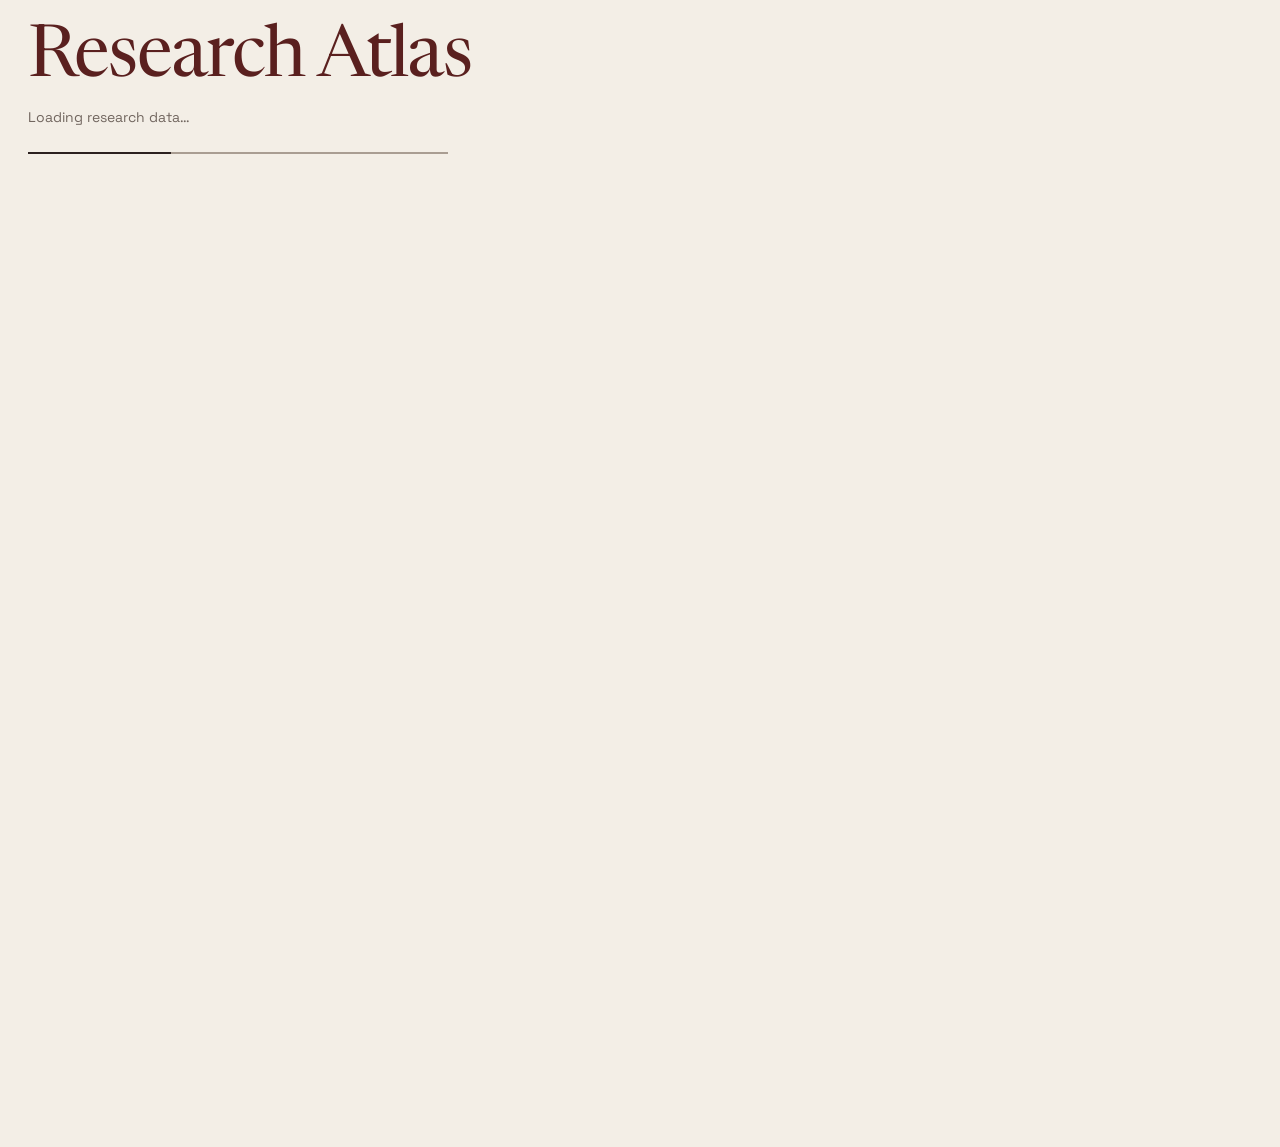
==== commit 3be698ad: "Remove Atlas masthead and editorial clutter" ====
--- a/web/index.html
+++ b/web/index.html
@@ -152,96 +152,60 @@
 </head>
 <body>
 <div class="boot-gate" id="boot-gate" role="status" aria-live="polite">
-  <div class="boot-topline"><span>Research Atlas / Florida State University</span><span>Source: OpenAlex</span></div>
   <div class="boot-copy">
-    <div class="boot-kicker">Indexing the research map</div>
-    <h1>Finding the crossings.</h1>
-    <p id="boot-detail">Reading the publication record and assembling the relationships.</p>
+    <h1>Research Atlas</h1>
+    <p id="boot-detail">Loading research data…</p>
     <div class="boot-track" aria-hidden="true"><span></span></div>
   </div>
 </div>
-
 <div class="app app-locked" id="app">
-  <header class="atlas-header">
-    <div class="atlas-brand">
-      <h1 class="atlas-wordmark">Research <em>Atlas</em></h1>
-      <span class="atlas-edition" id="atlas-header-meta">FSU / OPENALEX</span>
-    </div>
-    <div class="atlas-header-actions">
-      <span class="agent-pill" id="agent-status" aria-live="polite">Local index active</span>
-      <a href="https://emitrice.com/?project=research-atlas" class="atlas-method">Case study ↗</a>
-    </div>
-  </header>
-
-  <section class="atlas-search-zone" aria-label="Search research">
-    <div class="search-topline">
-      <label for="q">Find a field, publication, or relationship</label>
-    </div>
-    <div class="ask">
-      <div class="ask-row">
-        <input id="q" type="search" autocomplete="off" aria-label="Search fields, publications, or ask a research question" placeholder="Search fields and paper titles, or ask a question…">
-        <button id="go" type="button">Search ↗</button>
+  <section class="atlas-search-zone" aria-label="Research Atlas search">
+    <div class="atlas-toolbar">
+      <div class="atlas-brand">
+        <h1 class="atlas-wordmark">Research <em>Atlas</em></h1>
+        <span class="atlas-edition">FSU · OpenAlex</span>
       </div>
-      <div class="search-results" id="search-results" hidden role="region" aria-label="Search suggestions"></div>
-      <div class="chips" id="chips" aria-label="Suggested investigations"></div>
+      <div class="ask">
+        <div class="ask-row">
+          <input id="q" type="search" autocomplete="off" aria-label="Search research fields, publications, or ask a question" placeholder="Search fields, papers, or ask a question…">
+          <button id="go" type="button">Search</button>
+        </div>
+        <div class="search-results" id="search-results" hidden role="region" aria-label="Search suggestions"></div>
+      </div>
+      <div class="atlas-utilities">
+        <span class="agent-pill" id="agent-status" aria-live="polite">Local index active</span>
+        <a href="https://emitrice.com/?project=research-atlas" class="atlas-method" aria-label="About Research Atlas">About ↗</a>
+      </div>
     </div>
   </section>
-
-  <section class="atlas-signals" id="atlas-signals" aria-label="Signals in the research data"></section>
-
   <main class="atlas-main">
     <section class="stage atlas-map" aria-labelledby="map-title">
       <div class="map-header">
-        <div><h2 id="map-title">Field intersections</h2></div>
+        <h2 id="map-title">Field intersections</h2>
         <div class="mode-switch" role="group" aria-label="Choose a data measurement">
           <button type="button" class="is-active" data-atlas-mode="volume" aria-pressed="true">Shared works</button>
-          <button type="button" data-atlas-mode="change" aria-pressed="false">Window shift</button>
+          <button type="button" data-atlas-mode="change" aria-pressed="false">Change</button>
         </div>
       </div>
-      <div class="map-subhead">
-        <span>Each cell counts works assigned to both fields. Select a cell to inspect sources.</span>
-        <strong id="map-count"></strong>
-      </div>
-
       <div class="matrix-shell">
         <div class="matrix-scroll" tabindex="0" aria-label="Scrollable map of research field intersections">
           <div id="atlas-matrix" class="atlas-matrix" aria-label="Field-by-field shared publication matrix"></div>
         </div>
-        <div class="map-legend"><div id="map-legend-key"></div><span>Each pair appears twice so either field is easy to find.</span></div>
+        <div class="map-legend" id="map-legend-key" aria-label="Heatmap color legend"></div>
       </div>
-      <div class="map-method">
-        <div><strong id="atlas-status" role="status">Choose a crossing to inspect it.</strong><br>Cells encode co-occurrence in OpenAlex research fields, not direct researcher collaboration.</div>
-        <div style="text-align:right;max-width:260px">“Window shift” compares 2018–2021 with 2022–2026. The periods are different lengths and are not annualized.</div>
-      </div>
+      <div id="atlas-status" class="sr-only" role="status" aria-live="polite"></div>
       <svg id="net" class="legacy-net" viewBox="0 0 760 760" aria-hidden="true"></svg>
       <div class="tooltip" id="tooltip" aria-hidden="true"></div>
     </section>
-
     <aside class="panel atlas-inspector" aria-label="Selected research connection">
-      <div class="inspector-header"><span>Selected relationship</span><small>Source records</small></div>
-      <div id="atlas-focus" class="atlas-focus">
-        <div class="focus-eyebrow">Choose a crossing</div>
-        <h2>From a pattern to its papers.</h2>
-        <p>Every bright tile can be traced back to specific publication records.</p>
-      </div>
+      <div id="atlas-focus" class="atlas-focus"><h2>Select a crossing</h2></div>
       <div id="atlas-sources" class="inspector-sources" aria-live="polite"></div>
       <section class="question-results" id="question-results" aria-label="Question analysis" hidden>
-        <div class="micro-label" style="padding-top:20px">Question / evidence-backed analysis</div>
-        <p id="question-label" class="study-note"></p>
+        <p id="question-label" class="question-prompt"></p>
         <div class="scroll" id="out"></div>
       </section>
     </aside>
   </main>
-
-  <footer class="atlas-bottom">
-    <div>
-      <strong>Patterns invite questions. Papers answer them.</strong>
-      <p>Field labels come from OpenAlex, not administrative departments. Shared works signal an intersection, not proof of collaboration. A selected cell links back to stored source IDs; the retained source list is capped at 60 IDs per relationship.</p>
-      <p class="atlas-meta" id="meta"></p>
-      <p class="atlas-meta" id="atlas-study-note"></p>
-    </div>
-    <a href="https://emitrice.com/?project=research-atlas">Read the research and design process ↗</a>
-  </footer>
 </div>
 
 <script src="network-data.js" onerror="void 0"></script>
@@ -727,16 +691,10 @@
   const liveTag=inv.live?`<span class="badge badge-live">answered live</span> `:"";
   let html=`<p class="interp">${liveTag}${escapeHtml(inv.interp)}</p>`;
   inv.claims.forEach((c,i)=>{
-    const cue=STUDY_MODE==="control"?"click to highlight this relationship":"click to see the papers behind this";
-    html+=`<div class="claim" data-i="${i}">
-      <div class="headline">${c.headline}</div>
-      <div class="cue"><span class="dot"></span>${cue}</div>
-    </div>`;
+    html+=`<button type="button" class="claim" data-i="${i}"><span class="headline">${c.headline}</span><span class="claim-action" aria-hidden="true">↗</span></button>`;
   });
   if(inv.conclusion) html+=`<p class="conclusion">${escapeHtml(inv.conclusion)}</p>`;
-  html+=STUDY_MODE==="control"
-    ?`<div class="evidence" id="evidence"><h2>Source detail</h2><p class="note">Paper-level evidence is unavailable in this comparison version.</p></div>`
-    :`<div class="evidence" id="evidence"><h2>Evidence</h2><p class="note">Select a claim above to load its papers here.</p></div>`;
+  // Source records appear once in the inspector, not twice.
   out.innerHTML=html;
   out.scrollTop=0;
 
@@ -747,7 +705,6 @@
       claimEls.forEach(x=>x.classList.remove("active"));
       el.classList.add("active");
       highlight(c.edges);
-      showEvidence(c);
       window.atlasSelectClaim?.(c);
     });
   });
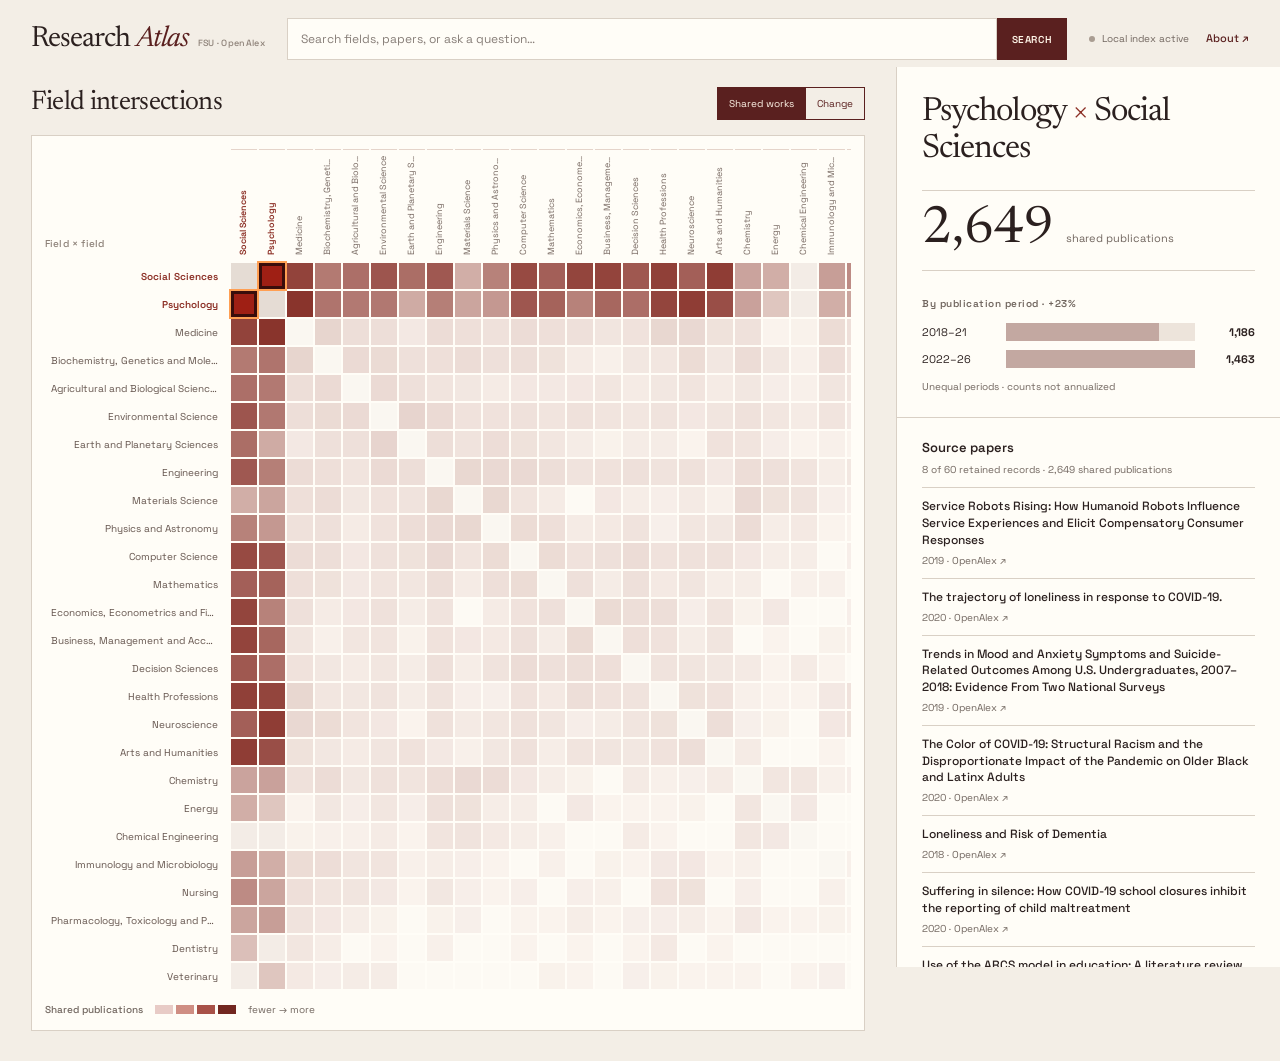
==== commit 7984f063: "Remove unused duplicate evidence rendering" ====
--- a/web/index.html
+++ b/web/index.html
@@ -537,38 +537,7 @@
 function preview(edgePairs){ paint(edgePairs,"preview"); }
 function endPreview(){ paint(activeEdgePairs,"active"); }
 
-// ---------- evidence: resolve work ids / links to papers ----------
-function papersFor(workIds){
-  const seen=new Set(), out=[];
-  for(const id of workIds){
-    if(seen.has(id)||!NET.works[id]) continue; seen.add(id);
-    const w=NET.works[id];
-    out.push({id, title:w.t, year:w.y, url:"https://openalex.org/"+id});
-  }
-  return out;
-}
-function edgeWorkIds(a,b){
-  const k=EDGE_MAP[edgeKey(a,b)];
-  return k? k.work_ids : [];
-}
-
-function showEvidence(claim){
-  const el=document.getElementById("evidence");
-  if(STUDY_MODE==="control"){
-    el.innerHTML=`<h2>Source detail</h2><p class="note">Paper-level evidence is unavailable in this comparison version.</p>`;
-    return;
-  }
-  const papers=papersFor(claim.work_ids||[]);
-  let html=`<h2>Evidence</h2><p class="note">${claim.evidenceNote||"Papers supporting this claim."}</p>`;
-  if(papers.length===0){ html+=`<p class="empty">No individual papers stored for this claim.</p>`; }
-  papers.forEach(p=>{
-    html+=`<a class="paper" href="${p.url}" target="_blank" rel="noopener">
-      <div class="t">${escapeHtml(p.title)}</div>
-      <div class="m">${p.year||""} · ${p.id} · opens on OpenAlex</div></a>`;
-  });
-  el.innerHTML=html;
-}
-
+// Source links are rendered by atlas.js in the inspector.
 function escapeHtml(s){return (s||"").replace(/[&<>"]/g,c=>({"&":"&amp;","<":"&lt;",">":"&gt;",'"':"&quot;"}[c]));}
 
 // ---------- the local interpreter: question -> claims with provenance ----------
--- a/web/atlas.css
+++ b/web/atlas.css
@@ -207,3 +207,64 @@
 .ask .search-hit{display:flex;align-items:center;justify-content:space-between;gap:14px;width:100%;font-family:var(--sans);text-align:left;font-size:14px;font-weight:400;color:var(--ink);background:transparent;border:0;border-bottom:1px solid var(--line);border-radius:0;padding:11px 8px}
 .ask .search-hit:hover,.ask .search-hit:focus-visible{background:#f6e9dd}
 
+
+/* Quiet instrument layout: one search row, one map, one evidence inspector. */
+.sr-only{position:absolute!important;width:1px;height:1px;padding:0;margin:-1px;overflow:hidden;clip:rect(0,0,0,0);white-space:nowrap;border:0}
+.boot-gate{justify-content:center;align-items:center;text-align:center;padding:24px}
+.boot-copy{padding:0}
+.boot-copy h1{font-size:clamp(30px,5vw,44px);line-height:1.1}
+.boot-copy p{font-size:12px}
+.boot-track{margin:22px auto 0}
+.atlas-search-zone{padding:18px clamp(18px,2.4vw,36px) 7px;border-bottom:0;background:var(--ground)}
+.atlas-toolbar{display:flex;align-items:center;gap:22px;max-width:1600px;margin:0 auto}
+.atlas-brand{display:flex;align-items:baseline;gap:10px;flex:0 0 auto;min-width:0}
+.atlas-toolbar h1.atlas-wordmark{margin:0;font-family:var(--serif);font-size:clamp(23px,2.3vw,29px);font-weight:400;line-height:1;letter-spacing:-.035em;white-space:nowrap}
+.atlas-toolbar .atlas-edition{font-size:9px;color:var(--faint);white-space:nowrap}
+.atlas-toolbar .ask{flex:1 1 360px;min-width:220px;max-width:none}
+.atlas-toolbar .ask-row{max-width:none}
+.atlas-toolbar .ask input{font-size:12px;padding:11px 13px;background:var(--panel);border-color:var(--line)}
+.atlas-toolbar .ask button#go{font-size:10px;padding:0 15px}
+.atlas-utilities{display:flex;align-items:center;gap:17px;flex:none}
+.atlas-utilities .agent-pill{font-size:10px}
+.atlas-utilities .atlas-method{font-size:11px}
+.atlas-main{grid-template-columns:minmax(0,1fr) minmax(310px,30%);min-height:660px}
+.stage.atlas-map{min-height:710px;padding:20px clamp(18px,2.4vw,36px) 30px}
+.map-header{align-items:center;margin-bottom:15px}
+.map-header h2{font-family:var(--serif);font-size:clamp(22px,2.1vw,28px);font-weight:400;margin:0;letter-spacing:-.025em}
+.mode-switch button{padding:8px 11px;font-size:10px}
+.matrix-shell{padding:13px;border-color:var(--line)}
+.matrix-corner{color:var(--faint);font-size:10px;letter-spacing:.02em;font-weight:500;line-height:1.4;text-transform:none}
+.map-legend{justify-content:flex-start;gap:12px;align-items:center;min-height:28px;padding-top:12px;flex-wrap:wrap;font-size:10px}
+.map-legend .legend-label{color:var(--muted);font-weight:500}
+.map-legend .swatches i{width:18px;height:9px}
+.map-legend .legend-range{color:var(--muted)}
+.map-legend .legend-note{margin-left:auto;color:var(--muted);font-size:10px}
+.panel.atlas-inspector{min-height:660px;border-left:1px solid var(--line);max-height:100vh}
+.atlas-focus{padding:28px 25px 23px}
+.atlas-focus h2{font-size:clamp(27px,2.6vw,36px);line-height:1.1;margin:0 0 22px}
+.focus-count{padding:14px 0;gap:12px}
+.focus-count b{font-size:clamp(38px,4vw,52px)}
+.focus-count span{font-size:11px;max-width:170px}
+.focus-timeline{margin:25px 0 0}
+.focus-timeline h3,.partner-list h3{font-size:10px;font-weight:600;letter-spacing:.05em;color:var(--muted);text-transform:none}
+.focus-timeline h3{margin-bottom:12px}
+.timeline-caveat{margin-top:12px;font-size:10px}
+.partner-list{margin-top:24px}
+.partner-list h3{margin:0 0 6px}
+.inspector-sources{padding:22px 25px 30px;border-top:1px solid var(--line)}
+.inspector-sources[hidden]{display:none}
+.inspector-sources h3{font-family:var(--sans);font-size:13px;font-weight:600;line-height:1.3;margin:0 0 5px}
+.inspector-sources p{font-size:10px;line-height:1.5;margin-bottom:10px}
+.source-paper{padding:10px 0}
+.question-results{margin:0 25px 25px;border-top:1px solid var(--line)}
+.question-results .scroll{padding:6px 0 10px}
+.question-prompt{margin:15px 0 5px;font-size:12px;font-weight:500;color:var(--muted);line-height:1.5}
+.claim{display:flex;align-items:center;justify-content:space-between;gap:10px;width:100%;background:transparent;text-align:left;color:var(--ink);font-family:var(--sans);border-radius:0}
+.claim .headline{flex:1}
+.claim-action{font-size:14px;color:var(--evidence);flex:none}
+@media(max-width:1100px){.atlas-toolbar{flex-wrap:wrap;gap:12px}.atlas-toolbar .ask{order:3;flex:1 0 100%}.atlas-utilities{margin-left:auto}}
+@media(max-width:1000px){.atlas-main{grid-template-columns:1fr}.panel.atlas-inspector{position:static;max-height:none;min-height:0;border-left:0;border-top:1px solid var(--line)}.stage.atlas-map{min-height:0}}
+@media(max-width:620px){.atlas-search-zone{padding:15px 16px 4px}.atlas-brand{gap:7px}.atlas-toolbar h1.atlas-wordmark{font-size:25px}.atlas-toolbar .atlas-edition{font-size:8px}.atlas-utilities .agent-pill{display:none}.stage.atlas-map{padding:15px 16px 24px}.map-header{gap:10px}.map-header h2{font-size:23px}.mode-switch button{padding:7px 9px}.matrix-shell{padding:9px}.map-legend .legend-note{flex-basis:100%;margin-left:0}.atlas-focus{padding:25px 20px}.inspector-sources{padding:20px}.question-results{margin:0 20px 25px}}
+body.is-portfolio-preview .atlas-search-zone{display:none!important}
+body.is-case-study-embed .atlas-search-zone{padding:11px 18px 5px}
+body.is-case-study-embed .stage.atlas-map{padding:17px!important}
